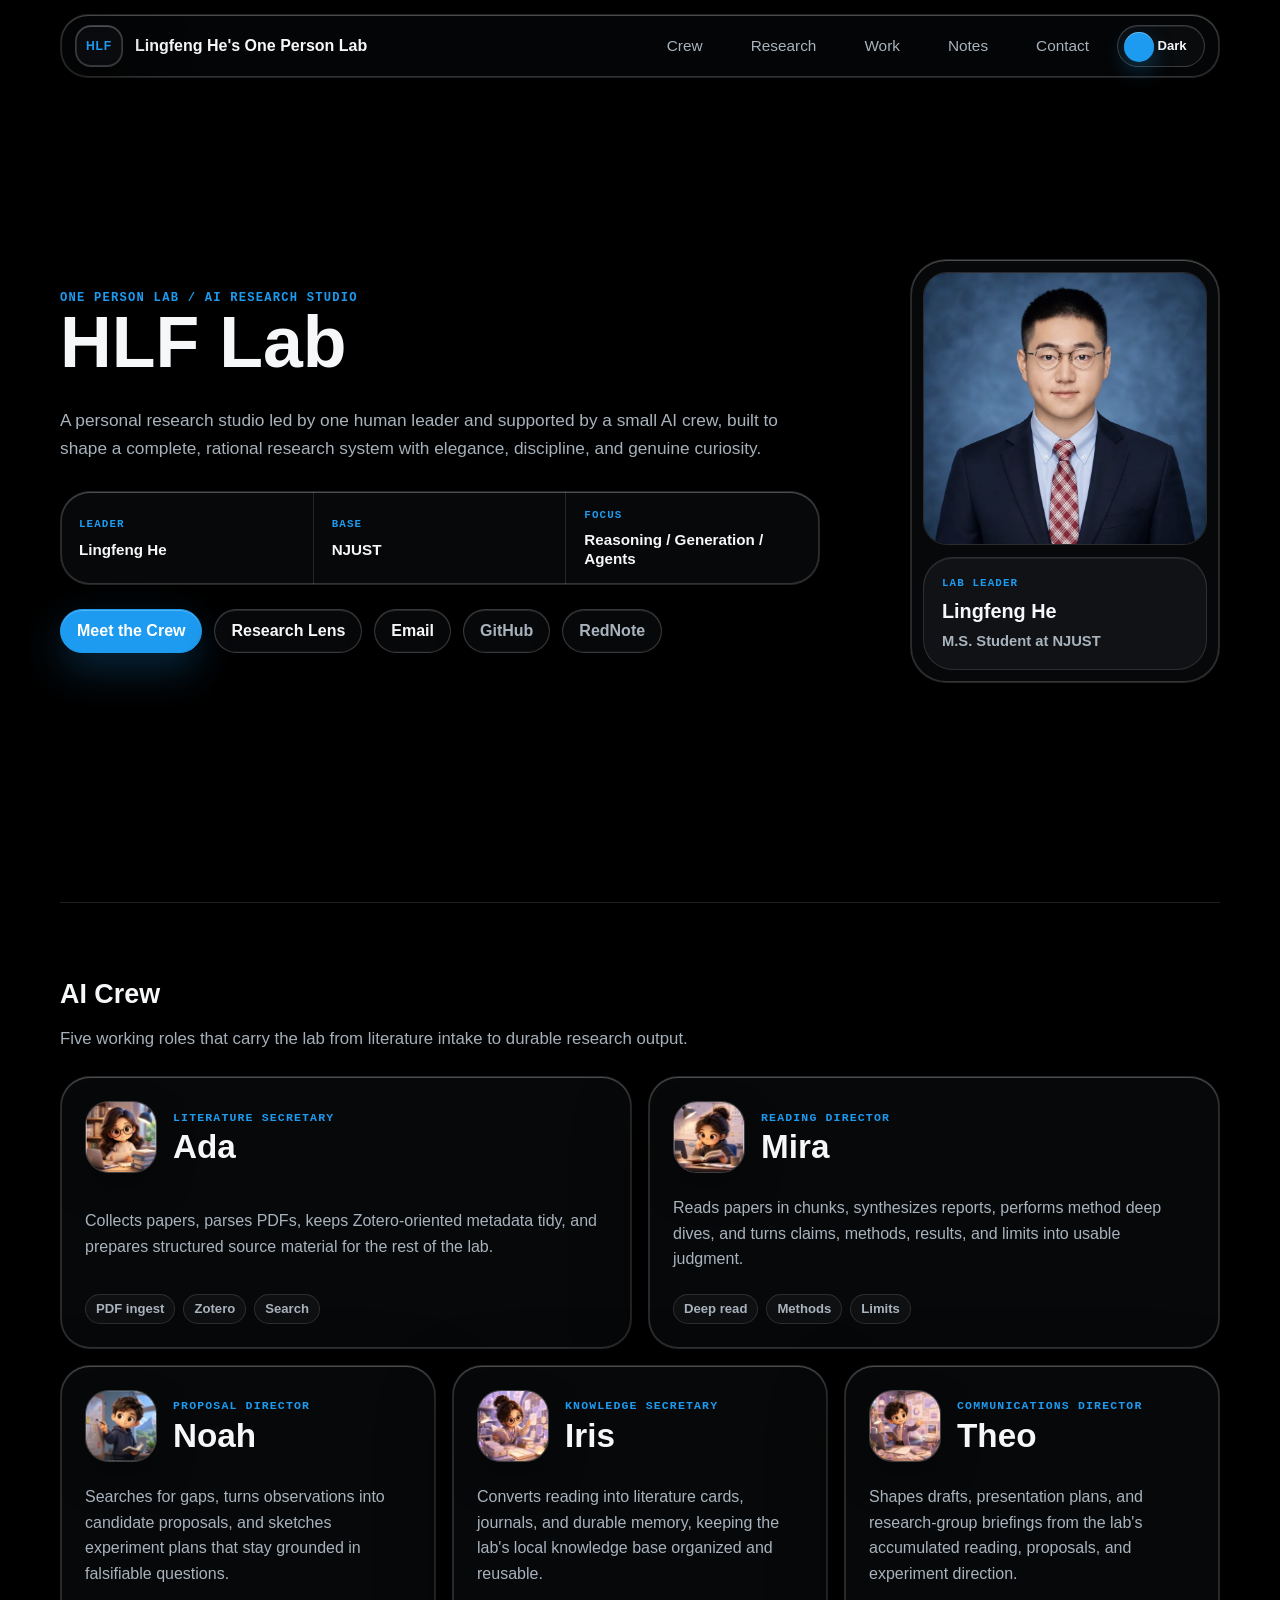
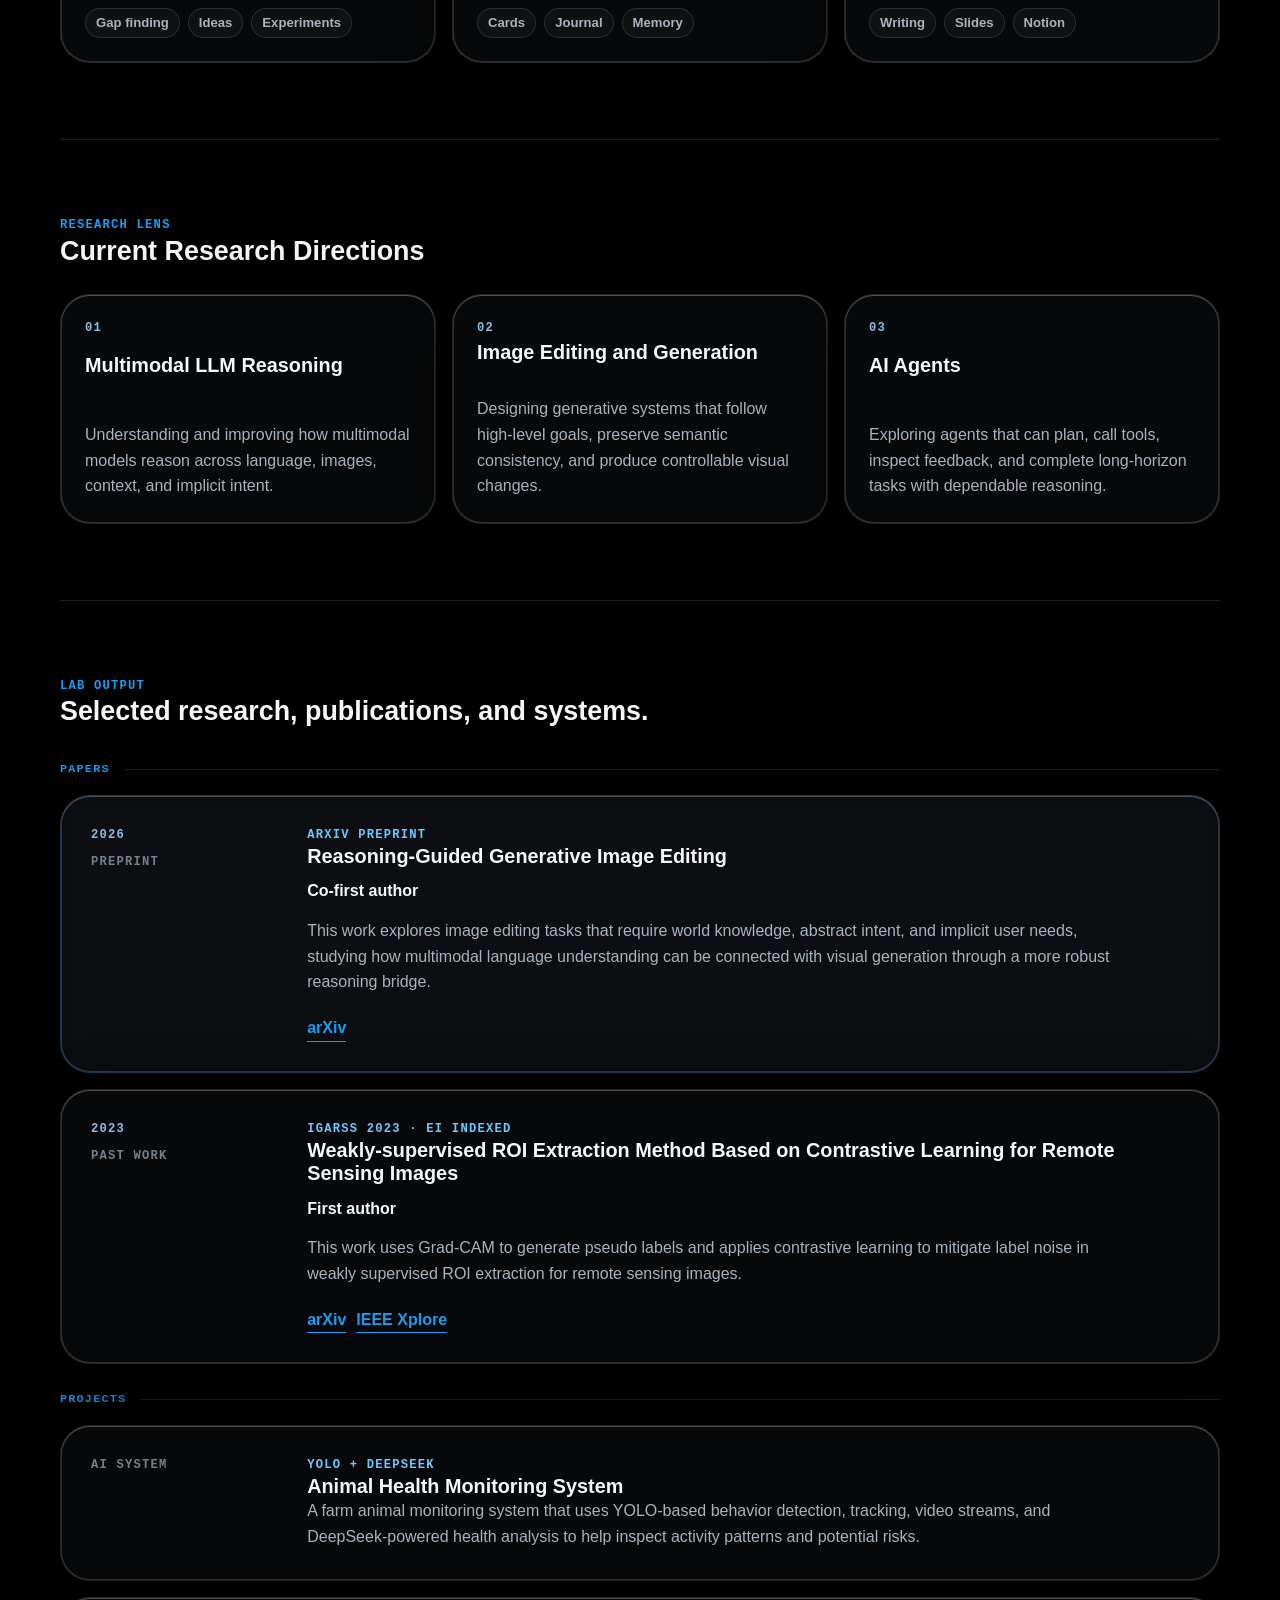
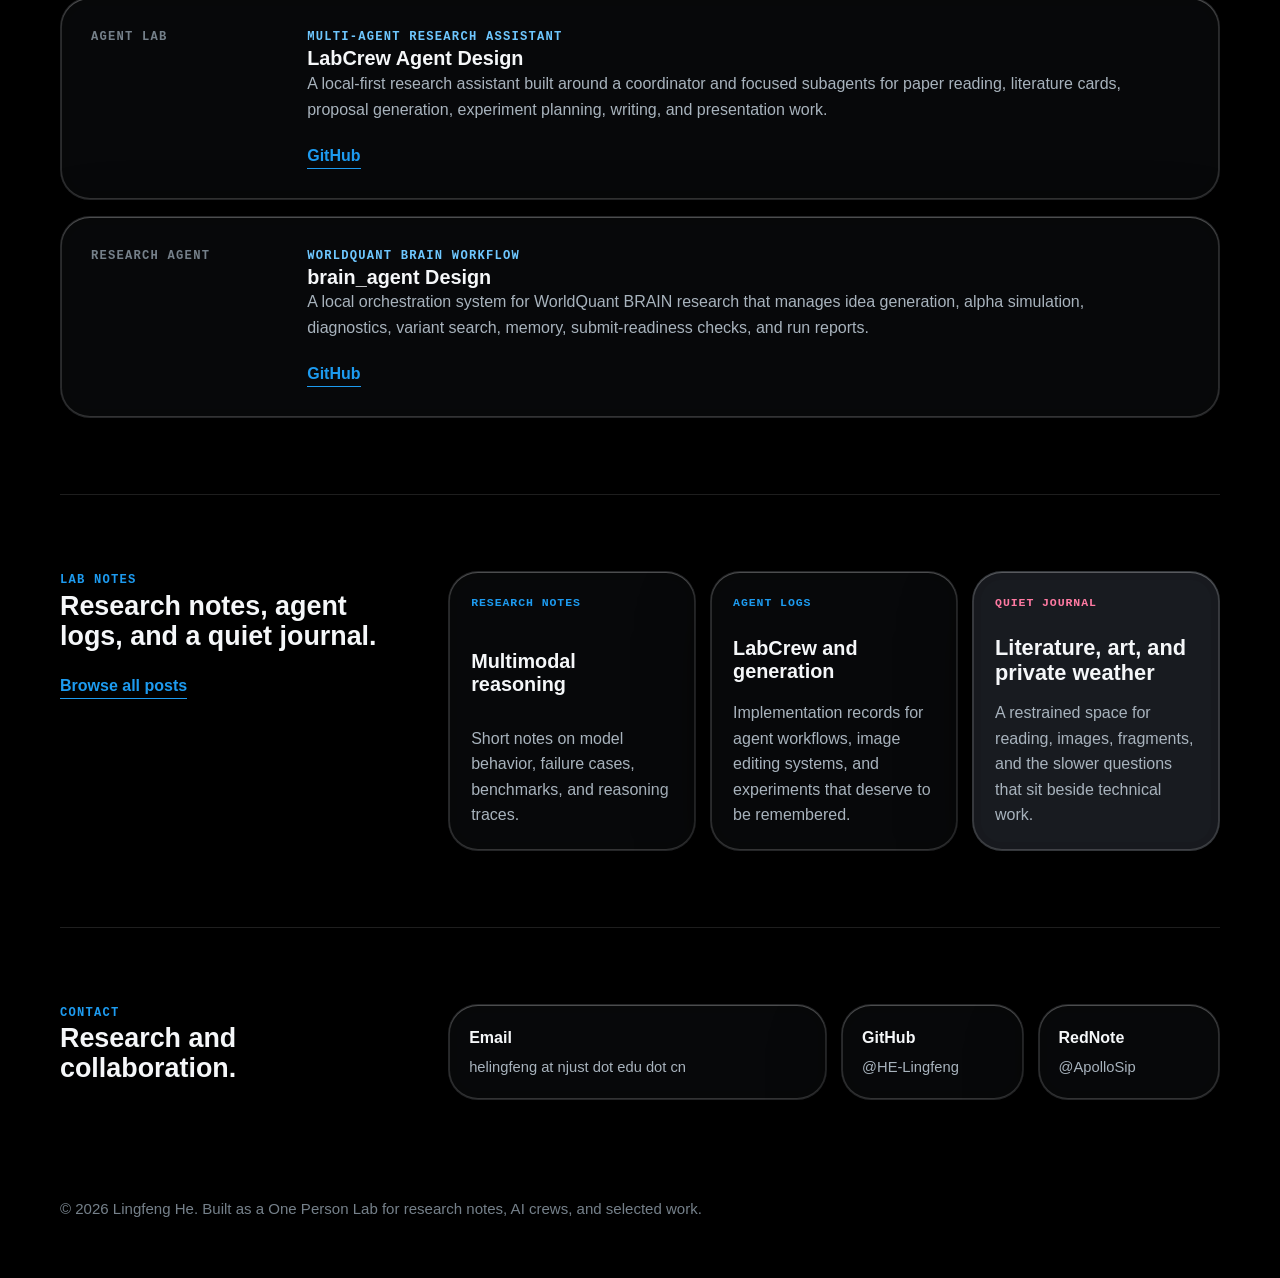
==== index.html @ 9aec8e47 "Clean up legacy Hugo files, rewrite README, and add posts listing page with tab-bar filters Co-Autho" ====
<!DOCTYPE html>
<html lang="en">
  <head>
    <meta charset="UTF-8" />
    <meta name="viewport" content="width=device-width, initial-scale=1.0" />
    <meta
      name="description"
      content="Lingfeng He's One Person Lab: a personal AI research studio where one human leader works with an AI crew on multimodal reasoning, generative AI, agents, and research notes."
    />
    <title>Lingfeng He's One Person Lab</title>
    <link rel="icon" type="image/svg+xml" href="/assets/favicon.svg" />
    <script>
      (() => {
        const savedTheme = localStorage.getItem("theme");
        document.documentElement.dataset.theme =
          savedTheme === "light" ? "light" : "dark";
      })();
    </script>
    <link rel="stylesheet" href="/css/fonts.css" />
    <link rel="stylesheet" href="/css/style.css?v=20260527" />
    <script src="/js/theme.js?v=20260521" defer></script>
  </head>
  <body class="home">
    <header class="site-header">
      <a class="brand" href="/" aria-label="Lingfeng He's One Person Lab homepage">
        <span class="brand-mark">HLF</span>
        <span class="brand-text">Lingfeng He's One Person Lab</span>
      </a>
      <div class="header-actions">
        <nav class="site-nav" aria-label="Primary navigation">
          <a href="#crew">Crew</a>
          <a href="#research">Research</a>
          <a href="#work">Work</a>
          <a href="#notes">Notes</a>
          <a href="#contact">Contact</a>
        </nav>
        <button
          class="theme-toggle"
          type="button"
          data-theme-toggle
          aria-label="Switch to light theme"
          aria-pressed="true"
        >
          <span class="theme-toggle-knob" aria-hidden="true"></span>
          <span class="theme-toggle-text" data-theme-toggle-text>Dark</span>
        </button>
      </div>
    </header>

    <main>
      <section class="hero" aria-labelledby="hero-title">
        <div class="hero-copy">
          <p class="eyebrow">One Person Lab / AI Research Studio</p>
          <h1 id="hero-title">
            <span class="hero-name-primary">HLF Lab</span>
          </h1>
          <p class="hero-intro">
            A personal research studio led by one human leader and supported by
            a small AI crew, built to shape a complete, rational research
            system with elegance, discipline, and genuine curiosity.
          </p>

          <dl class="identity-strip" aria-label="Lab status">
            <div>
              <dt>Leader</dt>
              <dd>Lingfeng He</dd>
            </div>
            <div>
              <dt>Base</dt>
              <dd>NJUST</dd>
            </div>
            <div>
              <dt>Focus</dt>
              <dd>Reasoning / Generation / Agents</dd>
            </div>
          </dl>
          <div class="hero-actions" aria-label="Primary links">
            <a class="button primary" href="#crew">Meet the Crew</a>
            <a class="button" href="#research">Research Lens</a>
            <a class="button" href="mailto:helingfeng@njust.edu.cn">Email</a>
            <a class="button quiet" href="https://github.com/HE-Lingfeng">GitHub</a>
            <a class="button quiet" href="https://xhslink.com/m/6xls4WDLDLg">RedNote</a>
          </div>
        </div>

        <aside class="lab-console" aria-label="Lab leader">
          <picture>
            <source srcset="/assets/portrait.webp" type="image/webp" />
            <img
              class="avatar"
              src="/assets/portrait.jpg"
              alt="Lingfeng He portrait"
              width="800"
              height="800"
              fetchpriority="high"
            />
          </picture>
          <div class="leader-badge">
            <span>Lab Leader</span>
            <strong>Lingfeng He</strong>
            <small>M.S. Student at NJUST</small>
          </div>
        </aside>
      </section>

      <section class="section crew-section" id="crew" aria-labelledby="crew-title">
        <div class="section-heading crew-heading">
          <h2 id="crew-title">AI Crew</h2>
          <p>Five working roles that carry the lab from literature intake to durable research output.</p>
        </div>

        <div class="crew-grid">
          <article class="crew-card featured">
            <div class="crew-card-head">
              <picture>
            <source srcset="/assets/crew/ada.webp" type="image/webp" />
            <img
              class="crew-avatar"
              src="/assets/crew/ada.png"
              alt="Ada avatar"
              width="144"
              height="144"
              loading="lazy"
            />
          </picture>
              <div>
                <p class="crew-role">Literature Secretary</p>
                <h3>Ada</h3>
              </div>
            </div>
            <p>
              Collects papers, parses PDFs, keeps Zotero-oriented metadata tidy,
              and prepares structured source material for the rest of the lab.
            </p>
            <div class="capability-row">
              <span>PDF ingest</span>
              <span>Zotero</span>
              <span>Search</span>
            </div>
          </article>
          <article class="crew-card">
            <div class="crew-card-head">
              <picture>
                <source srcset="/assets/crew/mira.webp" type="image/webp" />
                <img
                  class="crew-avatar"
                  src="/assets/crew/mira.png"
                  alt="Mira avatar"
                  width="144"
                  height="144"
                  loading="lazy"
                />
              </picture>
              <div>
                <p class="crew-role">Reading Director</p>
                <h3>Mira</h3>
              </div>
            </div>
            <p>
              Reads papers in chunks, synthesizes reports, performs method deep
              dives, and turns claims, methods, results, and limits into usable judgment.
            </p>
            <div class="capability-row">
              <span>Deep read</span>
              <span>Methods</span>
              <span>Limits</span>
            </div>
          </article>
          <article class="crew-card">
            <div class="crew-card-head">
              <picture>
                <source srcset="/assets/crew/noah.webp" type="image/webp" />
                <img
                  class="crew-avatar"
                  src="/assets/crew/noah.png"
                  alt="Noah avatar"
                  width="144"
                  height="144"
                  loading="lazy"
                />
              </picture>
              <div>
                <p class="crew-role">Proposal Director</p>
                <h3>Noah</h3>
              </div>
            </div>
            <p>
              Searches for gaps, turns observations into candidate proposals,
              and sketches experiment plans that stay grounded in falsifiable questions.
            </p>
            <div class="capability-row">
              <span>Gap finding</span>
              <span>Ideas</span>
              <span>Experiments</span>
            </div>
          </article>
          <article class="crew-card">
            <div class="crew-card-head">
              <picture>
                <source srcset="/assets/crew/iris.webp" type="image/webp" />
                <img
                  class="crew-avatar"
                  src="/assets/crew/iris.png"
                  alt="Iris avatar"
                  width="144"
                  height="144"
                  loading="lazy"
                />
              </picture>
              <div>
                <p class="crew-role">Knowledge Secretary</p>
                <h3>Iris</h3>
              </div>
            </div>
            <p>
              Converts reading into literature cards, journals, and durable
              memory, keeping the lab's local knowledge base organized and reusable.
            </p>
            <div class="capability-row">
              <span>Cards</span>
              <span>Journal</span>
              <span>Memory</span>
            </div>
          </article>
          <article class="crew-card">
            <div class="crew-card-head">
              <picture>
                <source srcset="/assets/crew/theo.webp" type="image/webp" />
                <img
                  class="crew-avatar"
                  src="/assets/crew/theo.png"
                  alt="Theo avatar"
                  width="144"
                  height="144"
                  loading="lazy"
                />
              </picture>
              <div>
                <p class="crew-role">Communications Director</p>
                <h3>Theo</h3>
              </div>
            </div>
            <p>
              Shapes drafts, presentation plans, and research-group briefings
              from the lab's accumulated reading, proposals, and experiment direction.
            </p>
            <div class="capability-row">
              <span>Writing</span>
              <span>Slides</span>
              <span>Notion</span>
            </div>
          </article>
        </div>
      </section>

      <section class="section research-grid" id="research" aria-labelledby="research-title">
        <div class="section-heading">
          <p class="eyebrow">Research Lens</p>
          <h2 id="research-title">Current Research Directions</h2>
        </div>
        <div class="cards">
          <article class="field-card">
            <span>01</span>
            <h3>Multimodal LLM Reasoning</h3>
            <p>Understanding and improving how multimodal models reason across language, images, context, and implicit intent.</p>
          </article>
          <article class="field-card">
            <span>02</span>
            <h3>Image Editing and Generation</h3>
            <p>Designing generative systems that follow high-level goals, preserve semantic consistency, and produce controllable visual changes.</p>
          </article>
          <article class="field-card">
            <span>03</span>
            <h3>AI Agents</h3>
            <p>Exploring agents that can plan, call tools, inspect feedback, and complete long-horizon tasks with dependable reasoning.</p>
          </article>
        </div>
      </section>

      <section class="section" id="work" aria-labelledby="work-title">
        <div class="section-heading">
          <p class="eyebrow">Lab Output</p>
          <h2 id="work-title">Selected research, publications, and systems.</h2>
        </div>

        <div class="work-list">
          <div class="work-group-label">
            <span>Papers</span>
          </div>

          <article class="work-item highlight">
            <div class="work-meta">
              <span>2026</span>
              <span>Preprint</span>
            </div>
            <div class="work-content">
              <p class="publication-status">arXiv preprint</p>
              <h3>Reasoning-Guided Generative Image Editing</h3>
              <p class="authors">Co-first author</p>
              <p>
                This work explores image editing tasks that require world
                knowledge, abstract intent, and implicit user needs, studying how
                multimodal language understanding can be connected with visual
                generation through a more robust reasoning bridge.
              </p>
              <div class="link-row">
                <a href="https://arxiv.org/abs/2505.17768">arXiv</a>
              </div>
            </div>
          </article>

          <article class="work-item">
            <div class="work-meta">
              <span>2023</span>
              <span>Past Work</span>
            </div>
            <div class="work-content">
              <p class="publication-status">IGARSS 2023 · EI indexed</p>
              <h3>
                Weakly-supervised ROI Extraction Method Based on Contrastive
                Learning for Remote Sensing Images
              </h3>
              <p class="authors">First author</p>
              <p>
                This work uses Grad-CAM to generate pseudo labels and applies
                contrastive learning to mitigate label noise in weakly supervised
                ROI extraction for remote sensing images.
              </p>
              <div class="link-row">
                <a href="https://arxiv.org/abs/2305.05887">arXiv</a>
                <a href="https://ieeexplore.ieee.org/document/10283054">IEEE Xplore</a>
              </div>
            </div>
          </article>

          <div class="work-group-label">
            <span>Projects</span>
          </div>

          <article class="work-item">
            <div class="work-meta">
              <span>AI System</span>
            </div>
            <div class="work-content">
              <p class="publication-status">YOLO + DeepSeek</p>
              <h3>Animal Health Monitoring System</h3>
              <p>
                A farm animal monitoring system that uses YOLO-based behavior
                detection, tracking, video streams, and DeepSeek-powered health
                analysis to help inspect activity patterns and potential risks.
              </p>
            </div>
          </article>

          <article class="work-item">
            <div class="work-meta">
              <span>Agent Lab</span>
            </div>
            <div class="work-content">
              <p class="publication-status">Multi-agent research assistant</p>
              <h3>LabCrew Agent Design</h3>
              <p>
                A local-first research assistant built around a coordinator and
                focused subagents for paper reading, literature cards, proposal
                generation, experiment planning, writing, and presentation work.
              </p>
              <div class="link-row project-links">
                <a href="https://github.com/HE-Lingfeng/LabCrew.git" aria-label="LabCrew GitHub repository">
                  <span>GitHub</span>
                </a>
              </div>
            </div>
          </article>

          <article class="work-item">
            <div class="work-meta">
              <span>Research Agent</span>
            </div>
            <div class="work-content">
              <p class="publication-status">WorldQuant BRAIN workflow</p>
              <h3>brain_agent Design</h3>
              <p>
                A local orchestration system for WorldQuant BRAIN research that
                manages idea generation, alpha simulation, diagnostics, variant
                search, memory, submit-readiness checks, and run reports.
              </p>
              <div class="link-row project-links">
                <a href="https://github.com/HE-Lingfeng/brain_agent.git" aria-label="brain_agent GitHub repository">
                  <span>GitHub</span>
                </a>
              </div>
            </div>
          </article>
        </div>
      </section>

      <section class="section split-section" id="notes" aria-labelledby="notes-title">
        <div class="section-heading compact">
          <p class="eyebrow">Lab Notes</p>
          <h2 id="notes-title">Research notes, agent logs, and a quiet journal.</h2>
          <a class="section-link" href="/posts/">Browse all posts</a>
        </div>
        <div class="post-gallery" aria-label="Writing gallery">
          <article class="post-card">
            <p class="post-type">Research Notes</p>
            <h3>Multimodal reasoning</h3>
            <p>
              Short notes on model behavior, failure cases, benchmarks, and
              reasoning traces.
            </p>
          </article>
          <article class="post-card">
            <p class="post-type">Agent Logs</p>
            <h3>LabCrew and generation</h3>
            <p>
              Implementation records for agent workflows, image editing systems,
              and experiments that deserve to be remembered.
            </p>
          </article>
          <article class="post-card journal-card">
            <p class="post-type">Quiet Journal</p>
            <h3>Literature, art, and private weather</h3>
            <p>
              A restrained space for reading, images, fragments, and the slower
              questions that sit beside technical work.
            </p>
          </article>
        </div>
      </section>

      <section class="section contact-section" id="contact" aria-labelledby="contact-title">
        <div>
          <p class="eyebrow">Contact</p>
          <h2 id="contact-title">Research and collaboration.</h2>
        </div>
        <div class="contact-links">
          <a class="contact-button contact-email" href="mailto:helingfeng@njust.edu.cn">
            <span>Email</span>
            <small>helingfeng at njust dot edu dot cn</small>
          </a>
          <a class="contact-button" href="https://github.com/HE-Lingfeng">
            <span>GitHub</span>
            <small>@HE-Lingfeng</small>
          </a>
          <a class="contact-button" href="https://xhslink.com/m/6xls4WDLDLg">
            <span>RedNote</span>
            <small>@ApolloSip</small>
          </a>
        </div>
      </section>
    </main>

    <footer class="site-footer">
      <p>© 2026 Lingfeng He. Built as a One Person Lab for research notes, AI crews, and selected work.</p>
    </footer>
  </body>
</html>
---- css/fonts.css ----
blockquote {
  font-family: "Palatino Linotype", "Book Antiqua", Palatino, Georgia, "STKaiti", "KaiTi", "SimKai", serif;
}
code {
  font-family: "SF Mono", ui-monospace, SFMono-Regular, Menlo, Consolas, "Andale Mono", monospace;
}
pre code {
  font-family: "SF Mono", ui-monospace, SFMono-Regular, Menlo, Consolas, monospace;
  font-size: .85em;
}
---- css/style.css ----
:root {
  color-scheme: dark;
  --paper: #000;
  --surface: #101214;
  --surface-soft: #15181c;
  --glass: rgba(20, 23, 27, 0.38);
  --glass-strong: rgba(28, 31, 36, 0.48);
  --glass-hover: rgba(35, 39, 45, 0.62);
  --chrome: rgba(12, 14, 16, 0.38);
  --cell: rgba(255, 255, 255, 0.035);
  --journal-bg: rgba(31, 35, 41, 0.78);
  --quote-bg: rgba(29, 155, 240, 0.08);
  --legacy-header: rgba(10, 12, 14, 0.86);
  --ink: #f5f7f9;
  --muted: #a8b3bd;
  --subtle: #75808a;
  --line: rgba(255, 255, 255, 0.12);
  --line-strong: rgba(255, 255, 255, 0.2);
  --accent: #1d9bf0;
  --accent-deep: #1284d6;
  --accent-soft: rgba(29, 155, 240, 0.14);
  --clay: #8abce7;
  --gold: #6ec7ff;
  --mist: #20262d;
  --pulse: #ff7aa2;
  --link-hover: #6ec7ff;
  --avatar-line: rgba(255, 255, 255, 0.14);
  --radius-card: 30px;
  --radius-panel: 36px;
  --shadow: 0 26px 80px rgba(0, 0, 0, 0.48);
  --glass-shadow: 0 24px 72px rgba(0, 0, 0, 0.46),
    0 8px 28px rgba(0, 0, 0, 0.34),
    inset 0 0 0 1px rgba(255, 255, 255, 0.14),
    inset 0 1px 0 rgba(255, 255, 255, 0.16),
    inset 0 -1px 0 rgba(255, 255, 255, 0.04),
    inset 0 0 0 8px rgba(0, 0, 0, 0.06);
  --glass-shadow-lift: 0 34px 96px rgba(0, 0, 0, 0.56),
    0 14px 36px rgba(0, 0, 0, 0.42),
    inset 0 0 0 1px rgba(255, 255, 255, 0.18),
    inset 0 1px 0 rgba(255, 255, 255, 0.22),
    inset 0 -1px 0 rgba(255, 255, 255, 0.06),
    inset 0 0 0 8px rgba(0, 0, 0, 0.08);
  --font-ui: -apple-system, BlinkMacSystemFont, "SF Pro Display", "SF Pro Text",
    Inter, "Segoe UI", Arial, sans-serif;
  --font-text: var(--font-ui);
  --font-mono: "SF Mono", ui-monospace, SFMono-Regular, Menlo, Consolas, monospace;
}

:root[data-theme="light"] {
  color-scheme: light;
  --paper: #fff;
  --surface: #f7f9fa;
  --surface-soft: #eff3f4;
  --glass: rgba(255, 255, 255, 0.44);
  --glass-strong: rgba(255, 255, 255, 0.56);
  --glass-hover: rgba(247, 249, 250, 0.78);
  --chrome: rgba(255, 255, 255, 0.48);
  --cell: rgba(15, 20, 25, 0.035);
  --journal-bg: rgba(247, 249, 250, 0.94);
  --quote-bg: rgba(29, 155, 240, 0.1);
  --legacy-header: rgba(255, 255, 255, 0.9);
  --ink: #0f1419;
  --muted: #536471;
  --subtle: #657786;
  --line: rgba(15, 20, 25, 0.12);
  --line-strong: rgba(15, 20, 25, 0.2);
  --accent: #1d9bf0;
  --accent-deep: #0f7ec8;
  --accent-soft: rgba(29, 155, 240, 0.12);
  --clay: #3f7fac;
  --gold: #0f7ec8;
  --mist: #e6eef5;
  --pulse: #c74368;
  --link-hover: #0f7ec8;
  --avatar-line: rgba(15, 20, 25, 0.12);
  --shadow: 0 24px 70px rgba(15, 20, 25, 0.1);
  --glass-shadow: 0 24px 70px rgba(15, 20, 25, 0.1),
    0 8px 24px rgba(15, 20, 25, 0.08),
    inset 0 0 0 1px rgba(15, 20, 25, 0.10),
    inset 0 1px 0 rgba(255, 255, 255, 0.92),
    inset 0 -1px 0 rgba(15, 20, 25, 0.05),
    inset 0 0 0 8px rgba(255, 255, 255, 0.7);
  --glass-shadow-lift: 0 32px 88px rgba(15, 20, 25, 0.14),
    0 12px 34px rgba(15, 20, 25, 0.1),
    inset 0 0 0 1px rgba(15, 20, 25, 0.12),
    inset 0 1px 0 rgba(255, 255, 255, 0.96),
    inset 0 -1px 0 rgba(15, 20, 25, 0.07),
    inset 0 0 0 8px rgba(255, 255, 255, 0.7);
}

* {
  box-sizing: border-box;
}

html {
  scroll-behavior: smooth;
}

body {
  margin: 0;
  color: var(--ink);
  font-family: var(--font-ui);
  line-height: 1.58;
  background: var(--paper);
  transition: background-color 220ms ease, color 220ms ease;
}

a {
  color: inherit;
}

img,
iframe,
video {
  max-width: 100%;
  height: auto;
  display: block;
}

pre {
  overflow-x: auto;
}

h1,
h2,
h3,
p {
  overflow-wrap: break-word;
}

h1,
h2,
h3 {
  margin: 0;
  line-height: 1.08;
  letter-spacing: 0;
}

h1 {
  max-width: 920px;
  font-family: var(--font-ui);
  font-size: clamp(3.1rem, 5.6vw, 5.05rem);
  font-weight: 790;
  line-height: 0.96;
}

.hero-name-primary,
.hero-name-secondary {
  display: inline;
}

.hero-name-secondary {
  margin-left: 0.14em;
}

h2 {
  font-family: var(--font-ui);
  font-size: clamp(1.45rem, 2.1vw, 2.3rem);
  font-weight: 760;
  line-height: 1.12;
}

h3 {
  font-family: var(--font-ui);
  font-size: clamp(1.12rem, 1.55vw, 1.45rem);
  font-weight: 740;
  line-height: 1.18;
}

.site-header,
main,
.site-footer {
  width: min(1160px, calc(100% - 56px));
  margin: 0 auto;
}

.site-header {
  position: sticky;
  top: 14px;
  z-index: 10;
  min-height: 62px;
  display: flex;
  align-items: center;
  justify-content: space-between;
  gap: 24px;
  margin-top: 14px;
  padding: 10px 14px;
  border: 1px solid var(--line);
  border-radius: 28px;
  background: var(--chrome);
  backdrop-filter: blur(14px) saturate(1.3);
  box-shadow: 0 12px 36px rgba(0, 0, 0, 0.34),
    0 4px 14px rgba(0, 0, 0, 0.24),
    inset 0 0 0 1px rgba(255, 255, 255, 0.14),
    inset 0 1px 0 rgba(255, 255, 255, 0.16),
    inset 0 -1px 0 rgba(255, 255, 255, 0.04),
    inset 0 0 0 6px rgba(0, 0, 0, 0.04);
}

.brand,
.site-nav,
.hero-actions,
.link-row,
.contact-links {
  display: flex;
  align-items: center;
}

.brand {
  gap: 12px;
  color: var(--ink);
  font-weight: 760;
  text-decoration: none;
}

.brand-mark {
  width: 48px;
  height: 42px;
  display: grid;
  place-items: center;
  border: 1px solid var(--line-strong);
  border-radius: 16px;
  color: var(--accent);
  background: var(--glass);
  backdrop-filter: blur(28px) saturate(1.42);
  box-shadow: var(--glass-shadow);
  font-size: 0.76rem;
  font-weight: 760;
  letter-spacing: 0.06em;
  line-height: 1;
  transition: border-color 180ms ease, box-shadow 180ms ease, transform 180ms ease,
    background-color 180ms ease;
}
.brand:hover .brand-mark {
  border-color: rgba(29, 155, 240, 0.46);
  background: var(--glass-hover);
  box-shadow: var(--glass-shadow-lift);
  transform: translateY(-1px);
}

.brand-text {
  white-space: nowrap;
  transition: color 180ms ease;
}
.brand:hover .brand-text {
  color: var(--accent);
}

.site-nav {
  gap: clamp(14px, 3vw, 28px);
  color: var(--muted);
  font-size: 0.96rem;
}

.header-actions {
  display: flex;
  align-items: center;
  gap: 18px;
}

.site-nav a {
  position: relative;
  padding: 7px 10px;
  border-radius: 999px;
}

.site-nav a,
.button,
.link-row a,
.contact-links a,
.banner a,
.article-list a,
.header a,
footer a,
.categories a,
.active a,
.comments a {
  text-decoration: none;
}

.site-nav a:hover,
.link-row a:hover,
.contact-links a:hover {
  color: var(--accent);
}

.site-nav a:hover {
  background: rgba(29, 155, 240, 0.12);
  box-shadow: inset 0 0 0 1px rgba(29, 155, 240, 0.18);
}

.theme-toggle {
  width: 88px;
  height: 42px;
  display: inline-flex;
  align-items: center;
  justify-content: center;
  gap: 0;
  border: 1px solid var(--line-strong);
  border-radius: 999px;
  padding: 6px;
  color: var(--ink);
  background: var(--glass);
  box-shadow: inset 0 1px 0 rgba(255, 255, 255, 0.1);
  font: inherit;
  font-size: 0.82rem;
  font-weight: 720;
  cursor: pointer;
  position: relative;
  transition: border-color 180ms ease, background-color 180ms ease,
    color 180ms ease, transform 180ms ease;
}

.theme-toggle:hover {
  border-color: rgba(29, 155, 240, 0.46);
  background: var(--glass-hover);
  transform: translateY(-1px);
}

.theme-toggle-knob {
  position: absolute;
  top: 6px;
  left: 6px;
  width: 30px;
  height: 30px;
  border-radius: 50%;
  background: var(--accent);
  box-shadow: 0 8px 22px rgba(29, 155, 240, 0.32),
    inset 0 1px 0 rgba(255, 255, 255, 0.32);
  z-index: 2;
  transition: left 0.22s cubic-bezier(0.4, 0, 0.2, 1);
}

:root[data-theme="light"] .theme-toggle-knob {
  left: 52px;
}

.theme-toggle-text {
  min-width: 34px;
  text-align: center;
  z-index: 1;
  transition: margin 0.22s cubic-bezier(0.4, 0, 0.2, 1);
  margin-left: 22px;
  margin-right: 0;
}

:root[data-theme="light"] .theme-toggle-text {
  margin-left: 0;
  margin-right: 22px;
}

.site-nav a::after {
  content: "";
  position: absolute;
  left: 12px;
  right: 12px;
  bottom: 5px;
  height: 1px;
  background: var(--accent);
  opacity: 0;
  transform: scaleX(0.4);
  transition: opacity 180ms ease, transform 180ms ease;
}

.site-nav a:hover::after {
  opacity: 0.58;
  transform: scaleX(1);
}

.hero {
  min-height: calc(100vh - 76px);
  display: grid;
  grid-template-columns: minmax(0, 1fr) minmax(310px, 0.38fr);
  gap: clamp(36px, 6vw, 80px);
  align-items: center;
  padding: 46px 0 84px;
}

.hero-copy {
  max-width: 900px;
}

.eyebrow,
.section-label,
.publication-status,
.work-meta,
.field-card span {
  margin: 0;
  color: var(--accent);
  font-family: var(--font-mono);
  font-size: 0.76rem;
  font-weight: 760;
  letter-spacing: 0.1em;
  text-transform: uppercase;
}

.hero-intro {
  max-width: 760px;
  margin: 30px 0 0;
  color: var(--muted);
  font-size: clamp(1.05rem, 1.35vw, 1.22rem);
  line-height: 1.62;
}

.identity-strip {
  max-width: 760px;
  display: grid;
  grid-template-columns: repeat(3, minmax(0, 1fr));
  margin: 28px 0 0;
  border: 1px solid var(--line);
  border-radius: var(--radius-card);
  background: var(--glass);
  backdrop-filter: blur(24px) saturate(1.34);
  box-shadow: var(--glass-shadow);
  overflow: hidden;
}

.identity-strip div {
  min-height: 76px;
  display: flex;
  flex-direction: column;
  justify-content: center;
  gap: 7px;
  padding: 15px 18px;
  border-right: 1px solid var(--line);
}

.identity-strip div:last-child {
  border-right: none;
}

.identity-strip dt,
.identity-strip dd {
  margin: 0;
}

.identity-strip dt {
  color: var(--accent);
  font-family: var(--font-mono);
  font-size: 0.68rem;
  font-weight: 760;
  letter-spacing: 0.1em;
  text-transform: uppercase;
}

.identity-strip dd {
  color: var(--ink);
  font-size: 0.95rem;
  font-weight: 720;
  line-height: 1.24;
}

.hero-actions {
  flex-wrap: wrap;
  gap: 12px;
  margin-top: 24px;
}

.button {
  min-height: 44px;
  display: inline-flex;
  align-items: center;
  justify-content: center;
  border: 1px solid var(--line-strong);
  border-radius: 999px;
  padding: 0 16px;
  color: var(--ink);
  background: var(--glass);
  backdrop-filter: blur(22px) saturate(1.34);
  box-shadow: 0 12px 30px rgba(0, 0, 0, 0.28),
    inset 0 1px 0 rgba(255, 255, 255, 0.12),
    inset 0 -1px 0 rgba(255, 255, 255, 0.04);
  font-weight: 720;
  transition: border-color 180ms ease, box-shadow 180ms ease, transform 180ms ease,
    background-color 180ms ease;
}

.button.primary {
  border-color: var(--accent);
  color: #fff;
  background: var(--accent);
  box-shadow: 0 16px 40px rgba(29, 155, 240, 0.26),
    inset 0 1px 0 rgba(255, 255, 255, 0.26);
}

.button.quiet {
  color: var(--muted);
}

.button:hover {
  border-color: rgba(29, 155, 240, 0.52);
  background: var(--glass-hover);
  transform: translateY(-1px);
  box-shadow: 0 18px 44px rgba(0, 0, 0, 0.42),
    inset 0 1px 0 rgba(255, 255, 255, 0.16),
    inset 0 -1px 0 rgba(255, 255, 255, 0.06);
}

.button.primary:hover {
  color: var(--ink);
}

.lab-console,
.profile-panel {
  align-self: center;
  padding: 12px;
  border: 1px solid var(--line);
  border-radius: var(--radius-panel);
  background: var(--glass);
  backdrop-filter: blur(28px) saturate(1.42);
  box-shadow: var(--glass-shadow);
}

.lab-console {
  display: grid;
  gap: 12px;
}

.avatar {
  width: 100%;
  aspect-ratio: 1.04;
  display: block;
  border: 1px solid var(--avatar-line);
  border-radius: calc(var(--radius-card) - 6px);
  object-fit: cover;
  filter: saturate(0.88) contrast(1.02);
}

.capability-row {
  display: flex;
  flex-wrap: wrap;
  gap: 8px;
}

.capability-row span {
  display: inline-flex;
  align-items: center;
  min-height: 30px;
  border: 1px solid var(--line);
  border-radius: 999px;
  padding: 0 10px;
  color: var(--muted);
  background: var(--cell);
  font-size: 0.82rem;
  font-weight: 700;
}

.leader-badge {
  display: grid;
  gap: 8px;
  padding: 17px 18px;
  border: 1px solid var(--line);
  border-radius: var(--radius-card);
  background: var(--glass-strong);
  box-shadow: inset 0 1px 0 rgba(255, 255, 255, 0.08);
}

.leader-badge span {
  color: var(--accent);
  font-family: var(--font-mono);
  font-size: 0.68rem;
  font-weight: 760;
  letter-spacing: 0.1em;
  text-transform: uppercase;
}

.leader-badge strong {
  color: var(--ink);
  font-size: 1.24rem;
  line-height: 1.2;
}

.leader-badge small {
  color: var(--muted);
  font-size: 0.92rem;
  font-weight: 680;
  line-height: 1.35;
}

.section {
  scroll-margin-top: 104px;
  padding: 76px 0;
  border-top: 1px solid var(--line);
}

.section-heading {
  max-width: 960px;
  margin-bottom: 34px;
}

.section-heading > p:not(.eyebrow) {
  max-width: 720px;
  margin: 16px 0 0;
  color: var(--muted);
  font-size: 1.05rem;
  line-height: 1.62;
}

.section-heading.compact {
  margin-bottom: 0;
}

.crew-heading {
  margin-bottom: 24px;
}

.crew-heading p {
  margin: 10px 0 0;
  color: var(--muted);
  font-size: 1.04rem;
  line-height: 1.5;
}

.section-link {
  width: fit-content;
  display: inline-block;
  margin-top: 22px;
  border-bottom: 1px solid currentColor;
  color: var(--accent);
  font-weight: 720;
  text-decoration: none;
}

.signature {
  display: grid;
  grid-template-columns: 180px minmax(0, 1fr);
  gap: clamp(28px, 5vw, 76px);
  align-items: start;
}

.split-section,
.contact-section {
  display: grid;
  grid-template-columns: minmax(280px, 0.42fr) minmax(0, 1fr);
  gap: clamp(28px, 5vw, 76px);
  align-items: start;
}

.signature p:not(.section-label) {
  max-width: 720px;
  margin: 22px 0 0;
  color: var(--muted);
  font-size: 1.08rem;
  line-height: 1.62;
}

.work-list {
  display: grid;
  gap: 16px;
}

.work-group-label {
  display: flex;
  align-items: center;
  gap: 14px;
  margin-top: 10px;
  color: var(--accent);
  font-family: var(--font-mono);
  font-size: 0.74rem;
  font-weight: 760;
  letter-spacing: 0.1em;
  text-transform: uppercase;
}

.work-group-label:first-child {
  margin-top: 0;
}

.work-group-label::after {
  content: "";
  height: 1px;
  flex: 1;
  background: var(--line);
}

.work-item {
  display: grid;
  grid-template-columns: 165px minmax(0, 1fr);
  gap: clamp(22px, 4vw, 54px);
  padding: 30px;
  border: 1px solid var(--line);
  border-radius: var(--radius-card);
  background: var(--glass);
  backdrop-filter: blur(28px) saturate(1.38);
  box-shadow: var(--glass-shadow);
}

.work-item.highlight {
  border-color: rgba(29, 155, 240, 0.32);
  background: var(--glass-strong);
}

.work-meta {
  display: grid;
  gap: 8px;
  align-content: start;
  color: var(--clay);
}

.work-meta span:last-child {
  color: var(--subtle);
}

.publication-status {
  color: var(--gold);
}

.work-content .authors,
.work-content p {
  margin: 0;
}

.work-content .authors {
  margin: 10px 0 14px;
  color: var(--ink);
  font-weight: 720;
}

.work-content p:not(.publication-status):not(.authors) {
  max-width: 820px;
  color: var(--muted);
  line-height: 1.62;
}

.link-row {
  flex-wrap: wrap;
  gap: 10px;
  margin-top: 20px;
}

.link-row a {
  border-bottom: 1px solid currentColor;
  color: var(--accent);
  font-weight: 720;
}

.project-links a {
  display: inline-block;
}

.link-row a:hover,
.post-card a:hover,
.section-link:hover {
  color: var(--link-hover);
}

.research-grid .section-heading {
  margin-bottom: 28px;
}

.cards {
  display: grid;
  grid-template-columns: repeat(3, minmax(0, 1fr));
  gap: 16px;
}

.crew-grid {
  display: grid;
  grid-template-columns: repeat(6, minmax(0, 1fr));
  gap: 16px;
}

.crew-card {
  min-height: 260px;
  grid-column: span 2;
  display: flex;
  flex-direction: column;
  justify-content: space-between;
  gap: 22px;
  padding: 24px;
  border: 1px solid var(--line);
  border-radius: var(--radius-card);
  background: var(--glass);
  backdrop-filter: blur(28px) saturate(1.38);
  box-shadow: var(--glass-shadow);
  transition: border-color 180ms ease, transform 180ms ease, background-color 180ms ease;
}

.crew-card.featured {
  grid-column: span 3;
  border-color: rgba(29, 155, 240, 0.34);
  background: var(--glass-strong);
}

.crew-card:nth-child(2) {
  grid-column: span 3;
}

.crew-card h3 {
  font-size: clamp(1.65rem, 2.6vw, 2.2rem);
}

.crew-card-head {
  display: flex;
  align-items: center;
  gap: 16px;
}

.crew-avatar {
  width: 72px;
  height: 72px;
  flex: 0 0 auto;
  display: block;
  border: 1px solid var(--line-strong);
  border-radius: 24px;
  background: var(--cell);
  object-fit: cover;
  box-shadow: 0 16px 38px rgba(0, 0, 0, 0.28),
    inset 0 1px 0 rgba(255, 255, 255, 0.16);
}

.crew-card:hover .crew-avatar {
  animation: avatar-float 2.8s ease-in-out infinite;
}

.crew-card p {
  margin: 0;
}

.crew-card > p:not(.crew-role) {
  color: var(--muted);
  line-height: 1.6;
}

.crew-role {
  color: var(--accent);
  font-family: var(--font-mono);
  font-size: 0.72rem;
  font-weight: 760;
  letter-spacing: 0.1em;
  text-transform: uppercase;
}

.crew-card:hover {
  border-color: rgba(29, 155, 240, 0.34);
  background: var(--glass-hover);
  box-shadow: var(--glass-shadow-lift);
  transform: translateY(-2px);
}

.workflow-steps {
  display: grid;
  grid-template-columns: repeat(5, minmax(0, 1fr));
  gap: 1px;
  margin: 0;
  padding: 1px;
  border: 1px solid var(--line);
  border-radius: var(--radius-panel);
  background: var(--surface);
  list-style: none;
  box-shadow: var(--glass-shadow);
}

.workflow-steps li {
  min-height: 230px;
  display: flex;
  flex-direction: column;
  justify-content: space-between;
  gap: 22px;
  padding: 24px;
  border-radius: 24px;
  background: var(--cell);
}

.workflow-steps span {
  color: var(--accent);
  font-family: var(--font-mono);
  font-size: 0.72rem;
  font-weight: 760;
  letter-spacing: 0.1em;
}

.workflow-steps h3 {
  font-size: 1.18rem;
}

.workflow-steps p {
  margin: 0;
  color: var(--muted);
  font-size: 0.94rem;
  line-height: 1.54;
}

@keyframes avatar-drift {
  0%,
  100% {
    transform: translate3d(-2px, -1px, 0) scale(1);
  }

  50% {
    transform: translate3d(3px, 2px, 0) scale(1.04);
  }
}

@keyframes avatar-float {
  0%,
  100% {
    transform: translateY(0);
  }

  50% {
    transform: translateY(-3px);
  }
}

.field-card {
  min-height: 230px;
  display: flex;
  flex-direction: column;
  justify-content: space-between;
  padding: 24px;
  border: 1px solid var(--line);
  border-radius: var(--radius-card);
  background: var(--glass);
  backdrop-filter: blur(28px) saturate(1.38);
  box-shadow: var(--glass-shadow);
  transition: border-color 180ms ease, transform 180ms ease, background-color 180ms ease;
}

.field-card span {
  color: var(--clay);
}

.field-card p {
  margin: 28px 0 0;
  color: var(--muted);
  line-height: 1.6;
}

.field-card:hover,
.work-item:hover,
.post-card:hover {
  border-color: rgba(29, 155, 240, 0.34);
  background: var(--glass-hover);
  box-shadow: var(--glass-shadow-lift);
  transform: translateY(-2px);
}

.contact-section {
  padding-bottom: 54px;
}

.post-gallery {
  display: grid;
  grid-template-columns: repeat(3, minmax(0, 1fr));
  gap: 14px;
}

.post-card {
  min-height: 220px;
  display: flex;
  flex-direction: column;
  justify-content: space-between;
  padding: 22px;
  border: 1px solid var(--line);
  border-radius: var(--radius-card);
  background: var(--glass);
  backdrop-filter: blur(28px) saturate(1.38);
  box-shadow: var(--glass-shadow);
  transition: border-color 180ms ease, transform 180ms ease, background-color 180ms ease;
}

.journal-card {
  background: var(--journal-bg);
}

.post-type {
  margin: 0 0 22px;
  color: var(--accent);
  font-family: var(--font-mono);
  font-size: 0.72rem;
  font-weight: 760;
  letter-spacing: 0.08em;
  text-transform: uppercase;
}

.post-card p:not(.post-type) {
  margin: 14px 0 0;
  color: var(--muted);
  line-height: 1.6;
}

.journal-card h3 {
  font-size: clamp(1.18rem, 1.7vw, 1.58rem);
  font-weight: 700;
}

.journal-card .post-type {
  color: var(--pulse);
}

.journal-card p:not(.post-type) {
  color: var(--muted);
}

.post-card a {
  width: fit-content;
  margin-top: 22px;
  border-bottom: 1px solid currentColor;
  color: var(--accent);
  font-weight: 720;
  text-decoration: none;
}

/* Posts listing page */

.posts-toolbar {
  margin: 28px 0 10px;
}

.tab-bar {
  position: relative;
  display: flex;
  gap: 2px;
  padding-bottom: 10px;
}

.tab-bar::after {
  content: "";
  position: absolute;
  bottom: 0;
  left: 0;
  right: 0;
  height: 1px;
  background: var(--line);
}

.tab-item {
  position: relative;
  padding: 8px 0;
  border: none;
  background: none;
  color: var(--subtle);
  font-family: var(--font-ui);
  font-size: 0.84rem;
  font-weight: 640;
  cursor: pointer;
  transition: color 200ms ease;
}

.tab-item:not(:last-child) {
  margin-right: 28px;
}

.tab-item::after {
  content: "";
  position: absolute;
  bottom: -10px;
  left: 0;
  right: 0;
  height: 2px;
  border-radius: 1px;
  background: var(--accent);
  transform: scaleX(0);
  transition: transform 220ms ease;
}

.tab-item:hover {
  color: var(--ink);
}

.tab-item.active {
  color: var(--ink);
  font-weight: 720;
}

.tab-item.active::after {
  transform: scaleX(1);
}

.posts-list {
  display: flex;
  flex-direction: column;
  gap: 10px;
}

.post-entry {
  padding: 22px 24px;
  border: 1px solid var(--line);
  border-radius: var(--radius-card);
  background: var(--glass);
  backdrop-filter: blur(28px) saturate(1.38);
  box-shadow: var(--glass-shadow);
  transition: border-color 180ms ease, transform 180ms ease, background-color 180ms ease;
}

.post-entry:hover {
  border-color: rgba(29, 155, 240, 0.34);
  background: var(--glass-hover);
  box-shadow: var(--glass-shadow-lift);
  transform: translateY(-2px);
}

.post-entry h2 {
  margin: 6px 0 8px;
  font-size: 1.18rem;
  font-weight: 720;
  line-height: 1.3;
}

.post-entry h2 a {
  color: var(--ink);
  text-decoration: none;
}

.post-entry h2 a:hover {
  color: var(--accent);
}

.post-entry p {
  margin: 0;
  color: var(--muted);
  font-size: 0.94rem;
  line-height: 1.58;
}

.post-entry-meta {
  display: flex;
  align-items: center;
  gap: 12px;
  color: var(--subtle);
  font-size: 0.8rem;
  font-family: var(--font-mono);
}

.post-type-tag {
  padding: 2px 10px;
  border-radius: 999px;
  background: var(--accent-soft);
  color: var(--accent);
  font-size: 0.7rem;
  font-weight: 700;
  letter-spacing: 0.05em;
  text-transform: uppercase;
}

.posts-empty {
  padding: 56px 24px;
  text-align: center;
  border: 1px dashed var(--line);
  border-radius: var(--radius-card);
  background: var(--glass);
}

.posts-empty p {
  color: var(--subtle);
  font-size: 0.96rem;
  line-height: 1.6;
}

/* Responsive */
@media (max-width: 900px) {
  .tab-bar {
    overflow-x: auto;
    -webkit-overflow-scrolling: touch;
  }

  .tab-item {
    font-size: 0.8rem;
    white-space: nowrap;
  }

  .tab-item:not(:last-child) {
    margin-right: 22px;
  }
}

@media (max-width: 560px) {
  .post-entry {
    padding: 18px 16px;
  }

  .posts-empty {
    padding: 40px 16px;
  }
}

.contact-links {
  display: grid;
  grid-template-columns: repeat(4, minmax(0, 1fr));
  gap: 14px;
  align-items: stretch;
}

.contact-button {
  min-height: 96px;
  display: flex;
  flex-direction: column;
  justify-content: center;
  gap: 6px;
  padding: 18px 20px;
  border: 1px solid var(--line);
  border-radius: var(--radius-card);
  color: var(--ink);
  background: var(--glass);
  backdrop-filter: blur(28px) saturate(1.38);
  box-shadow: var(--glass-shadow);
  transition: border-color 180ms ease, transform 180ms ease, background-color 180ms ease;
}

.contact-button:hover {
  border-color: rgba(29, 155, 240, 0.38);
  background: var(--glass-hover);
  box-shadow: var(--glass-shadow-lift);
  transform: translateY(-1px);
}

.contact-button span {
  font-weight: 760;
}

.contact-button small {
  color: var(--muted);
  font-size: 0.92rem;
  overflow-wrap: anywhere;
}

.contact-email {
  grid-column: span 2;
}

.site-footer {
  padding: 28px 0 42px;
  color: var(--subtle);
  font-size: 0.94rem;
}

/* Compatibility for existing Hugo-generated list and article pages. */
.header div,
.container,
.copyright,
.menu {
  max-width: 960px;
  margin: auto;
  padding: 0 20px;
}

.header {
  padding: 28px 0 18px;
  border-top: 5px solid var(--accent);
  border-bottom: 1px solid var(--line);
  background: var(--legacy-header);
  text-align: center;
}

.banner {
  font-size: clamp(2.2rem, 8vw, 4rem);
  line-height: 1;
}

.banner .text {
  font-size: 0;
}

.banner .text::after {
  content: "Lingfeng He's One Person Lab";
  color: var(--ink);
  font-family: var(--font-ui);
  font-size: clamp(1.65rem, 5vw, 3rem);
  font-weight: 760;
  letter-spacing: 0;
}

.head-meta,
.menu,
.post-nav {
  display: flex;
  justify-content: space-between;
  gap: 16px;
}

.head-meta {
  margin-top: 16px;
  color: var(--muted);
  font-size: 0.92rem;
}

.container {
  padding-top: 28px;
  hyphens: auto;
}

.list {
  display: grid;
  grid-template-columns: repeat(auto-fit, minmax(min(280px, 100%), 1fr));
  gap: 18px;
}

.list section,
article:not(.work-item):not(.field-card):not(.post-card) {
  padding: 24px;
  border: 1px solid var(--line);
  border-radius: var(--radius-card);
  background: var(--glass);
  backdrop-filter: blur(28px) saturate(1.38);
  box-shadow: var(--glass-shadow);
}

.article-list h1,
.title {
  line-height: 1.2;
}

.article-meta {
  display: inline-block;
  margin: 6px 0;
  padding: 4px 8px;
  border-radius: 999px;
  background: var(--accent-soft);
  color: var(--muted);
}

.thumbnail {
  width: 6.8em;
  height: 5.1em;
  float: left;
  overflow: hidden;
  margin: 5px 12px 5px 0;
  border-radius: 18px;
  box-shadow: 0 8px 28px rgba(0, 0, 0, 0.34);
}

.thumbnail img {
  width: 100%;
  height: 100%;
  object-fit: cover;
}

blockquote {
  margin-left: 0;
  padding: 8px 18px;
  border-left: 4px solid var(--accent);
  background: var(--quote-bg);
}

table {
  width: 100%;
  border-collapse: collapse;
}

th,
td {
  padding: 8px;
  border-bottom: 1px solid var(--line);
}

.footer {
  margin-top: 40px;
  padding: 24px 0;
  border-top: 1px solid var(--line);
  background: transparent;
  color: var(--muted);
}

.menu {
  flex-wrap: wrap;
  padding-left: 0;
  list-style: none;
}

.menu li,
.pagination li,
.terms li {
  display: inline-block;
}

.pagination,
.terms,
.comments {
  text-align: center;
}

@media (max-width: 900px) {
  .site-header {
    position: sticky;
    top: 10px;
    gap: 10px;
    margin-top: 10px;
    padding: 6px 10px;
    border-radius: 24px;
    min-height: 0;
    background: rgba(12, 14, 16, 0.48);
    backdrop-filter: blur(32px) saturate(1.5);
    -webkit-backdrop-filter: blur(32px) saturate(1.5);
  }
  :root[data-theme="light"] .site-header {
    background: rgba(255, 255, 255, 0.6);
  }

  .brand-text {
    display: none;
  }

  .site-nav {
    flex: 1;
    gap: 4px;
    overflow-x: auto;
    -webkit-overflow-scrolling: touch;
    scrollbar-width: none;
    font-size: 0.85rem;
    -webkit-mask-image: linear-gradient(to right, black calc(100% - 28px), transparent 100%);
    mask-image: linear-gradient(to right, black calc(100% - 28px), transparent 100%);
  }

  .site-nav::-webkit-scrollbar {
    display: none;
  }

  .site-nav a {
    flex-shrink: 0;
    padding: 6px 12px;
    white-space: nowrap;
  }

  .header-actions {
    flex: 1;
    gap: 8px;
    min-width: 0;
  }

  .theme-toggle {
    flex-shrink: 0;
  }

  .hero,
  .signature,
  .split-section,
  .contact-section,
  .work-item,
  .cards,
  .crew-grid,
  .workflow-steps,
  .post-gallery,
  .identity-strip {
    grid-template-columns: 1fr;
  }

  .hero {
    min-height: auto;
    padding: 34px 0 72px;
  }

  .lab-console,
  .profile-panel {
    max-width: 360px;
    align-self: start;
  }

  .crew-card,
  .crew-card.featured,
  .crew-card:nth-child(2) {
    grid-column: auto;
  }

  .workflow-steps li {
    min-height: 0;
  }

	  .identity-strip div {
	    min-height: 64px;
	    border-right: none;
	    border-bottom: 1px solid var(--line);
	  }

	  .identity-strip div:last-child {
	    border-bottom: none;
	  }

}

@media (max-width: 560px) {
  .site-header,
  main,
  .site-footer {
    width: min(100% - 36px, 1160px);
  }

  h1 {
    font-size: 3rem;
  }

  .hero-name-primary,
  .hero-name-secondary {
    display: block;
  }

  .hero-name-secondary {
    margin-left: 0;
    margin-top: -0.08em;
  }

  h2 {
    font-size: 2.05rem;
  }

  .section {
    padding: 62px 0;
  }

  .hero-actions {
    display: grid;
    grid-template-columns: 1fr 1fr;
    gap: 10px;
  }

  .hero-actions .button {
    width: auto;
    min-height: 40px;
    padding: 0 14px;
    font-size: 0.9rem;
  }

  .hero-actions .button.primary {
    grid-column: span 2;
  }

  .work-item,
  .field-card,
  .crew-card,
  .workflow-steps li {
    padding: 20px;
  }

  .crew-card {
    min-height: 220px;
  }

  .profile-panel {
    width: 100%;
  }

  .lab-console {
    width: 100%;
    max-width: none;
  }

  .hero-intro {
    text-align: left;
  }

  .contact-links {
    grid-template-columns: 1fr;
  }
}
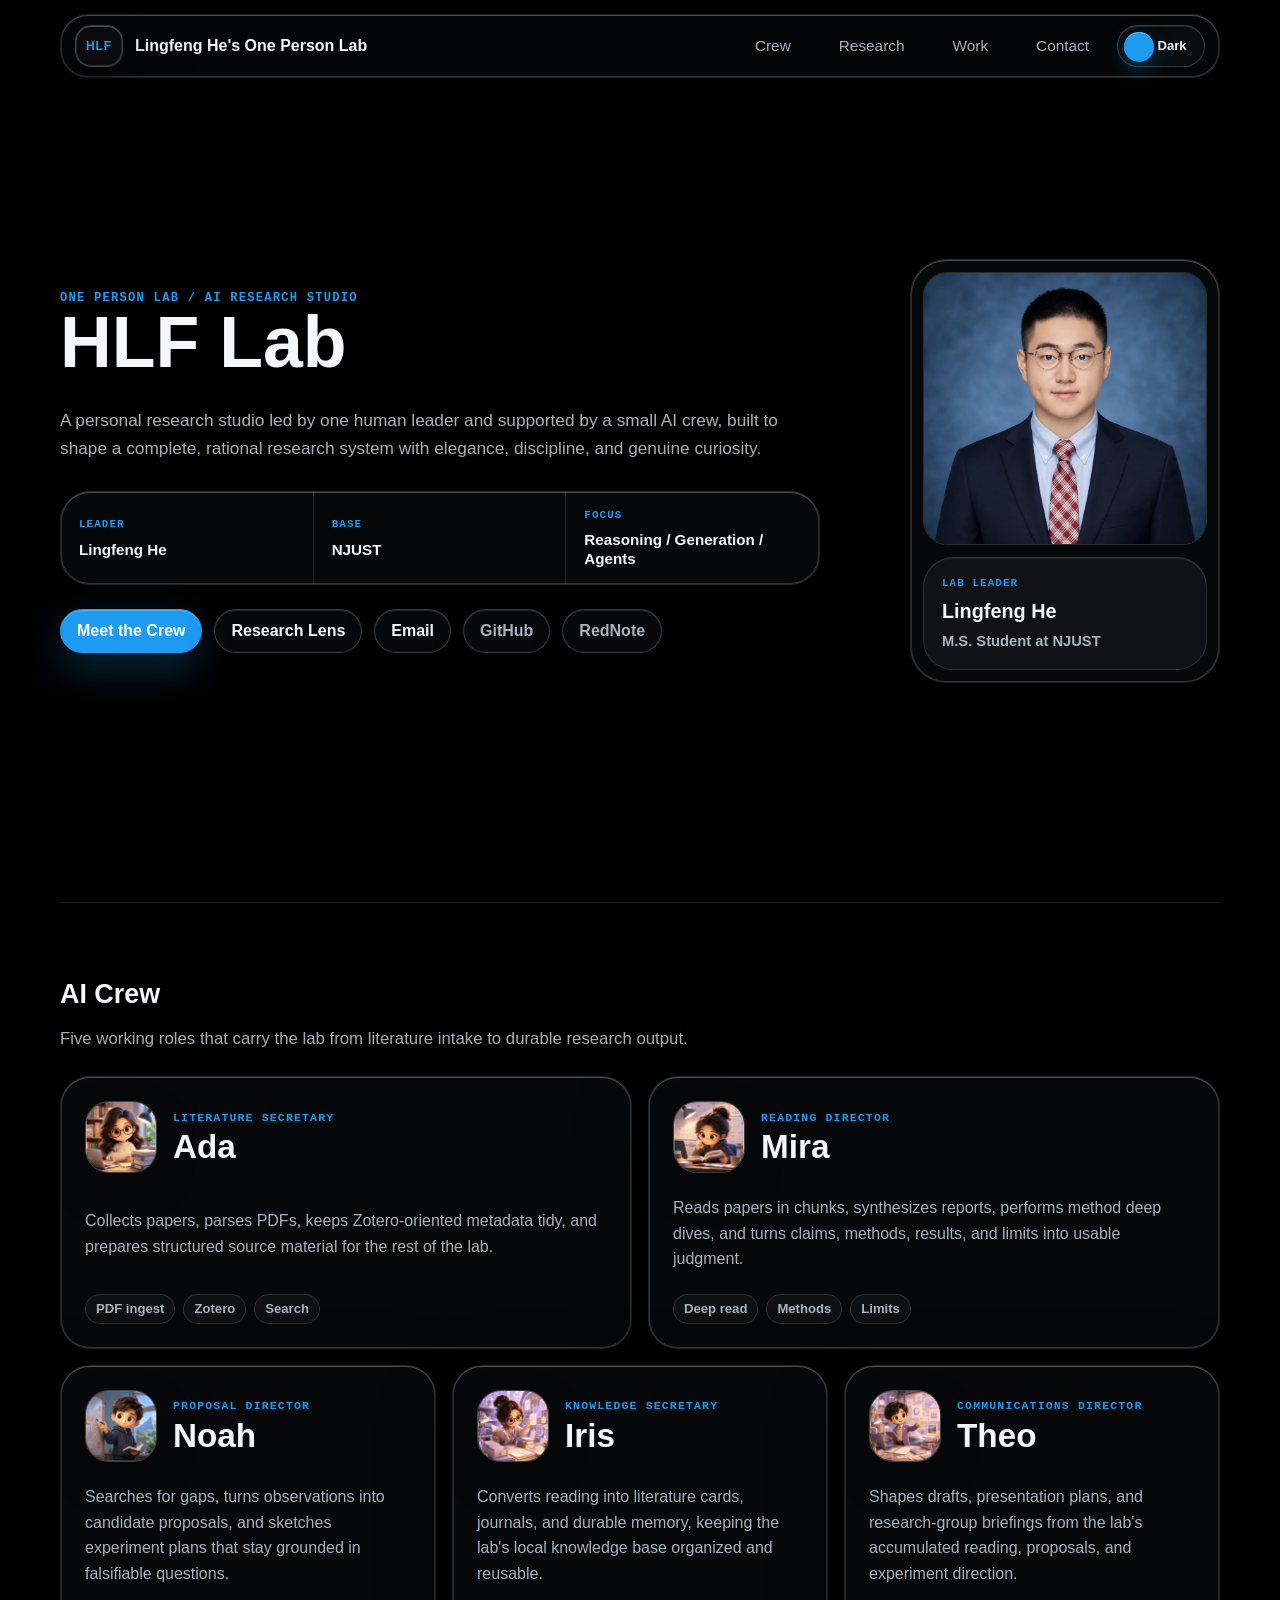
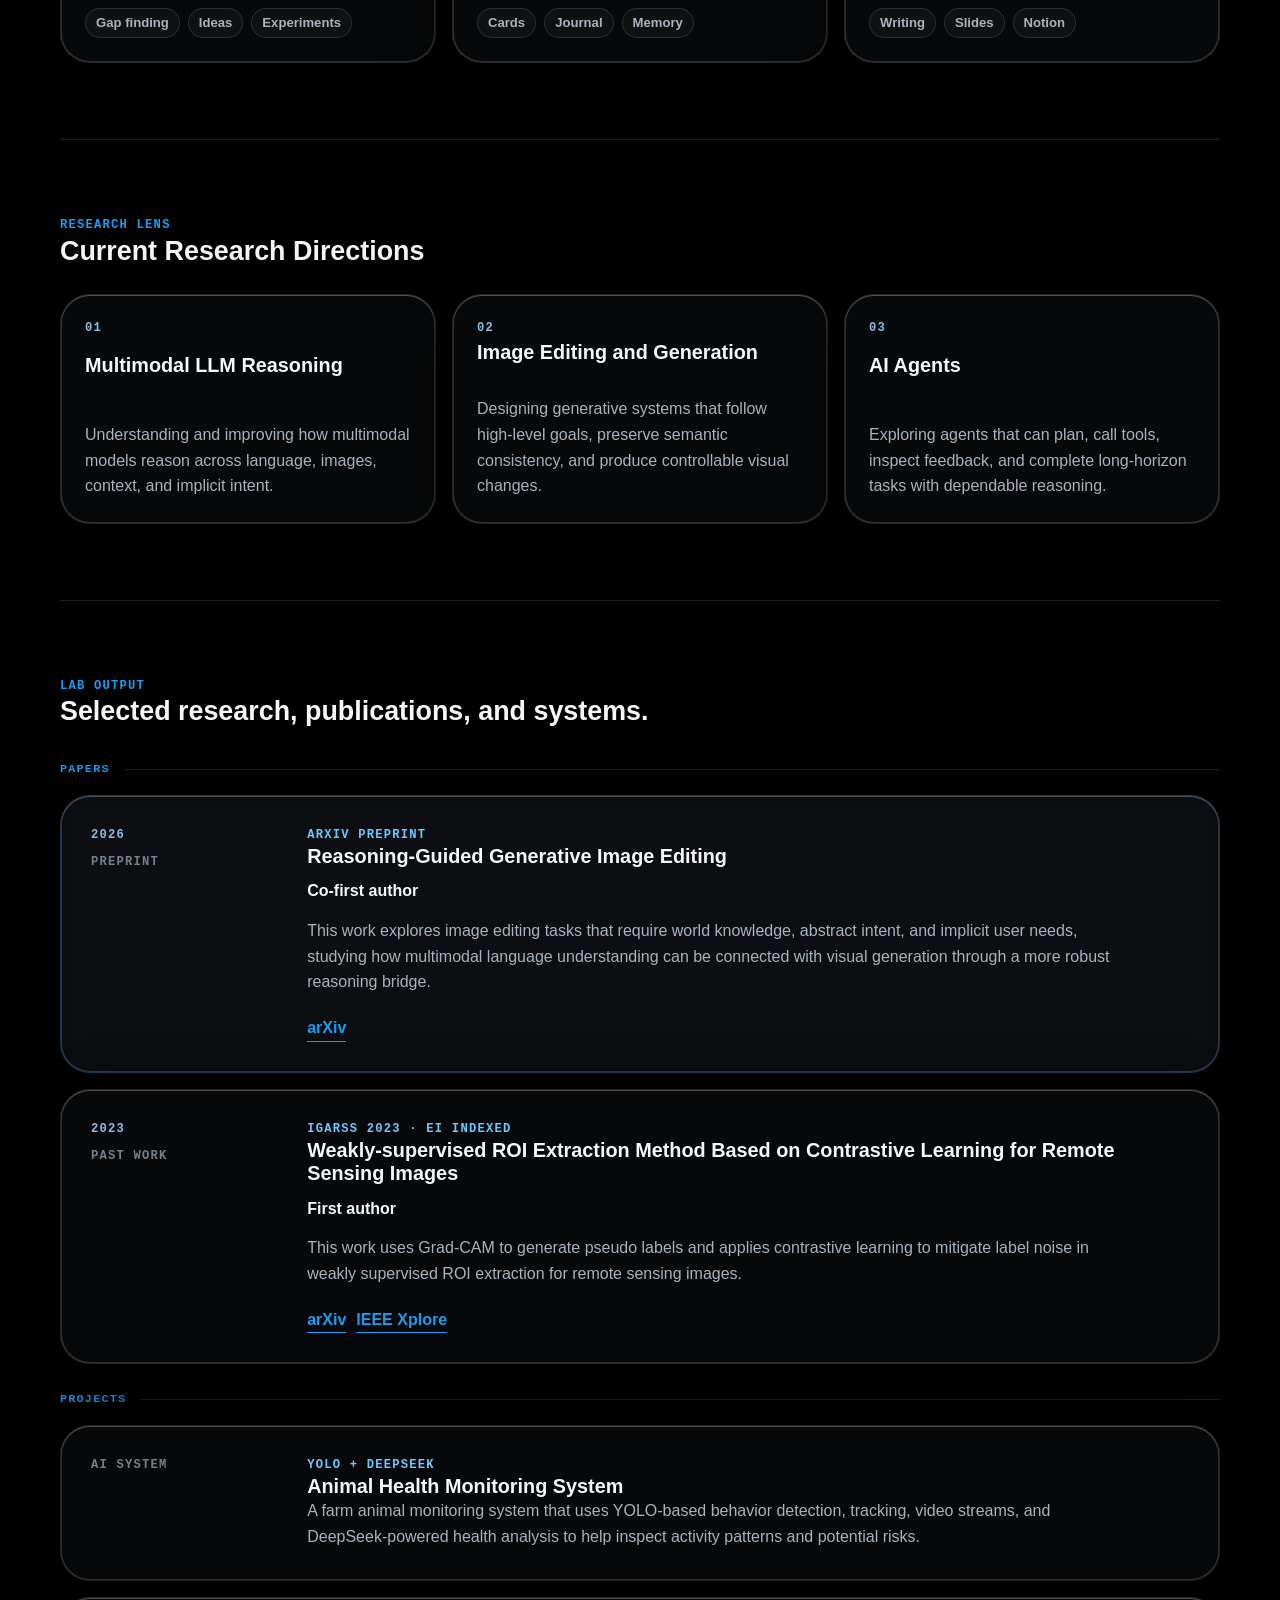
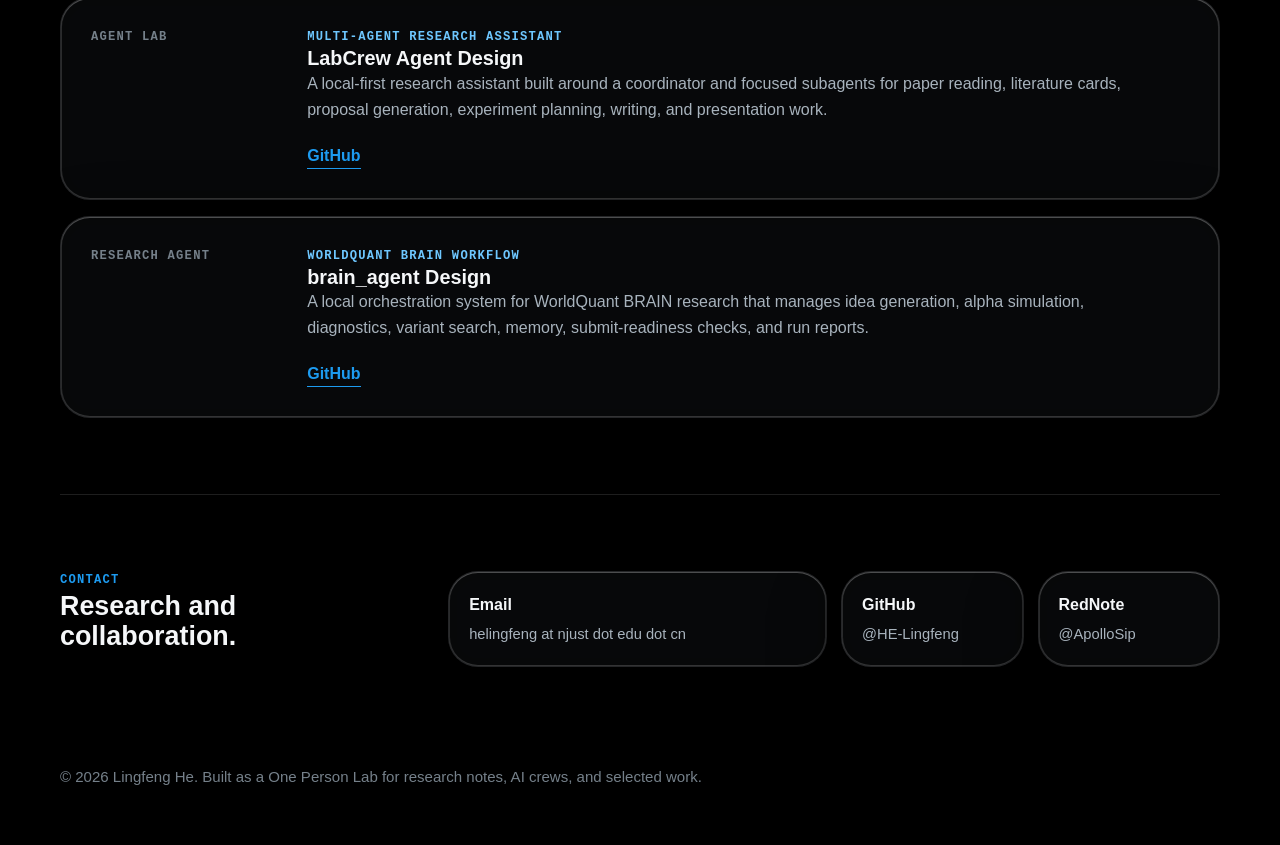
==== commit 43898f2c: "Remove Lab Notes and Lab News sections Co-Authored-By: Claude Opus 4.8 <noreply@anthropic.com>" ====
--- a/index.html
+++ b/index.html
@@ -31,7 +31,6 @@
           <a href="#crew">Crew</a>
           <a href="#research">Research</a>
           <a href="#work">Work</a>
-          <a href="#notes">Notes</a>
           <a href="#contact">Contact</a>
         </nav>
         <button
@@ -394,40 +393,6 @@
         </div>
       </section>
 
-      <section class="section split-section" id="notes" aria-labelledby="notes-title">
-        <div class="section-heading compact">
-          <p class="eyebrow">Lab Notes</p>
-          <h2 id="notes-title">Research notes, agent logs, and a quiet journal.</h2>
-          <a class="section-link" href="/posts/">Browse all posts</a>
-        </div>
-        <div class="post-gallery" aria-label="Writing gallery">
-          <article class="post-card">
-            <p class="post-type">Research Notes</p>
-            <h3>Multimodal reasoning</h3>
-            <p>
-              Short notes on model behavior, failure cases, benchmarks, and
-              reasoning traces.
-            </p>
-          </article>
-          <article class="post-card">
-            <p class="post-type">Agent Logs</p>
-            <h3>LabCrew and generation</h3>
-            <p>
-              Implementation records for agent workflows, image editing systems,
-              and experiments that deserve to be remembered.
-            </p>
-          </article>
-          <article class="post-card journal-card">
-            <p class="post-type">Quiet Journal</p>
-            <h3>Literature, art, and private weather</h3>
-            <p>
-              A restrained space for reading, images, fragments, and the slower
-              questions that sit beside technical work.
-            </p>
-          </article>
-        </div>
-      </section>
-
       <section class="section contact-section" id="contact" aria-labelledby="contact-title">
         <div>
           <p class="eyebrow">Contact</p>
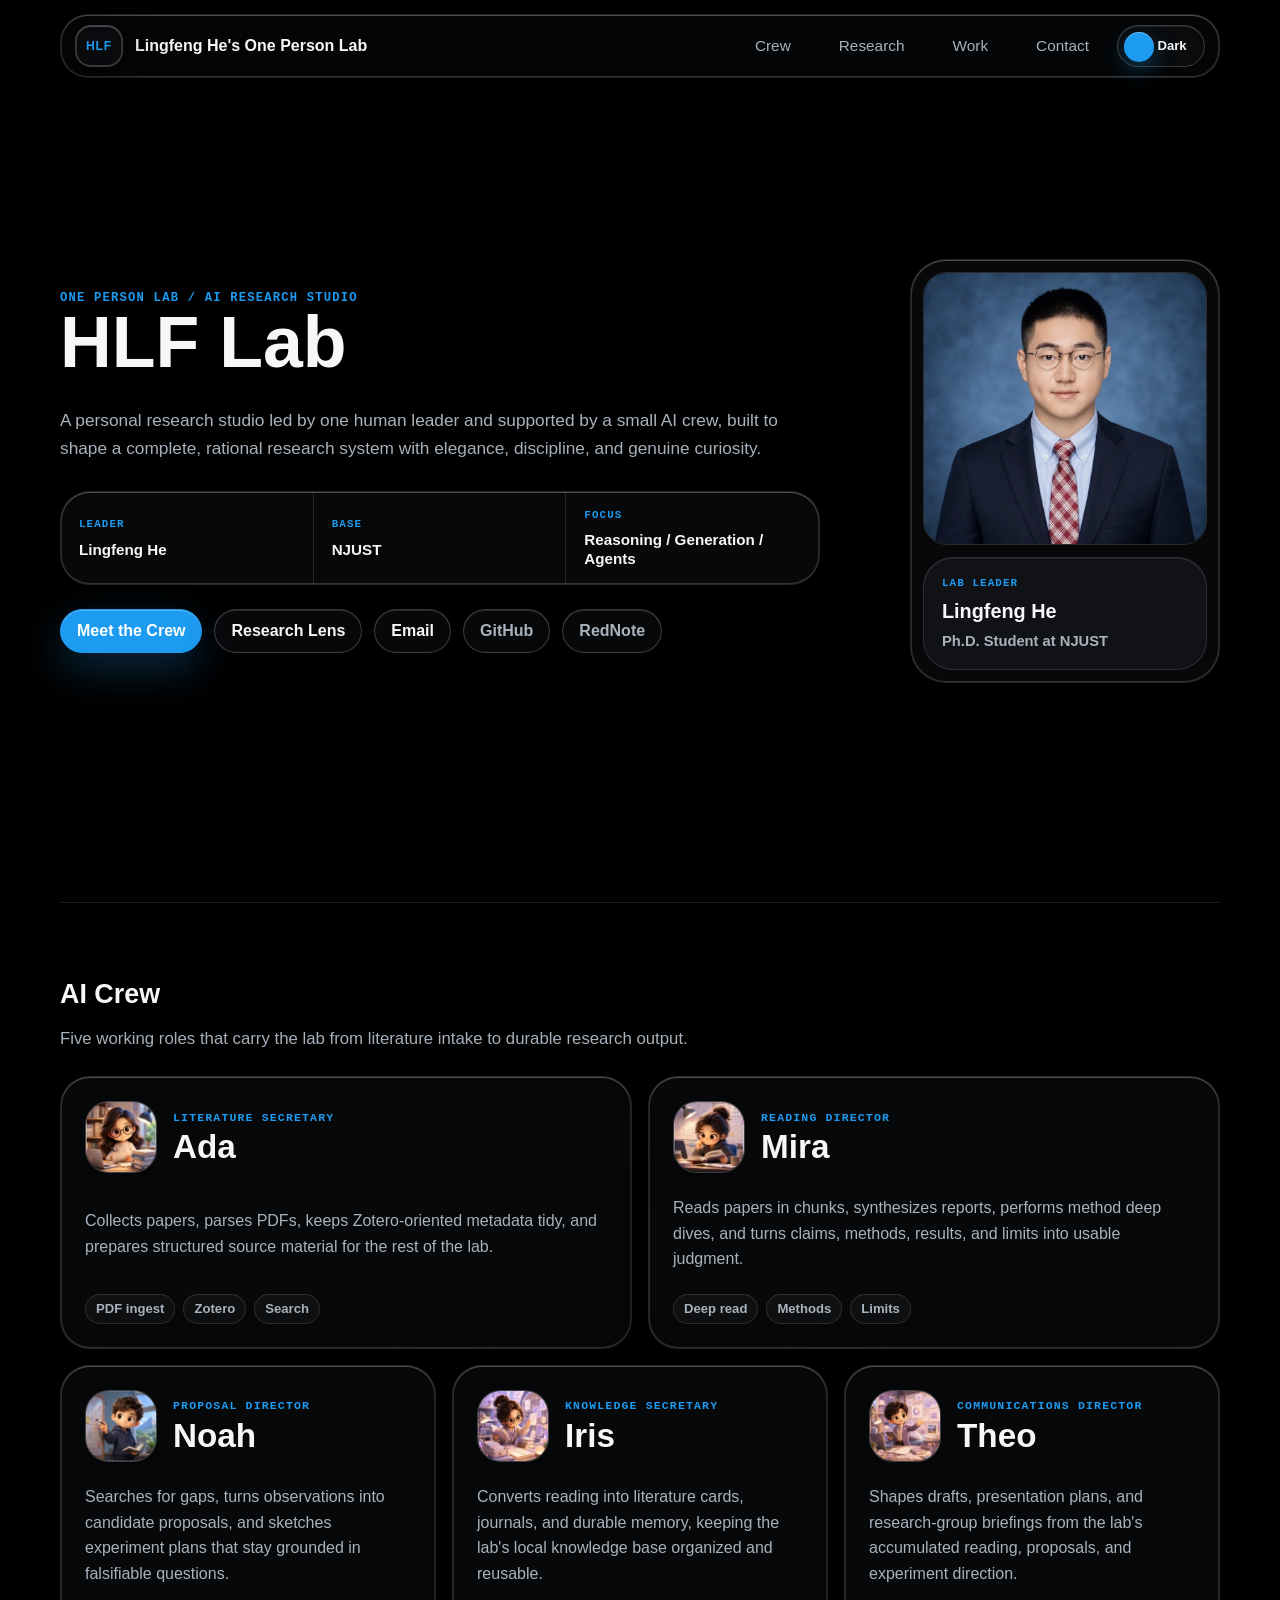
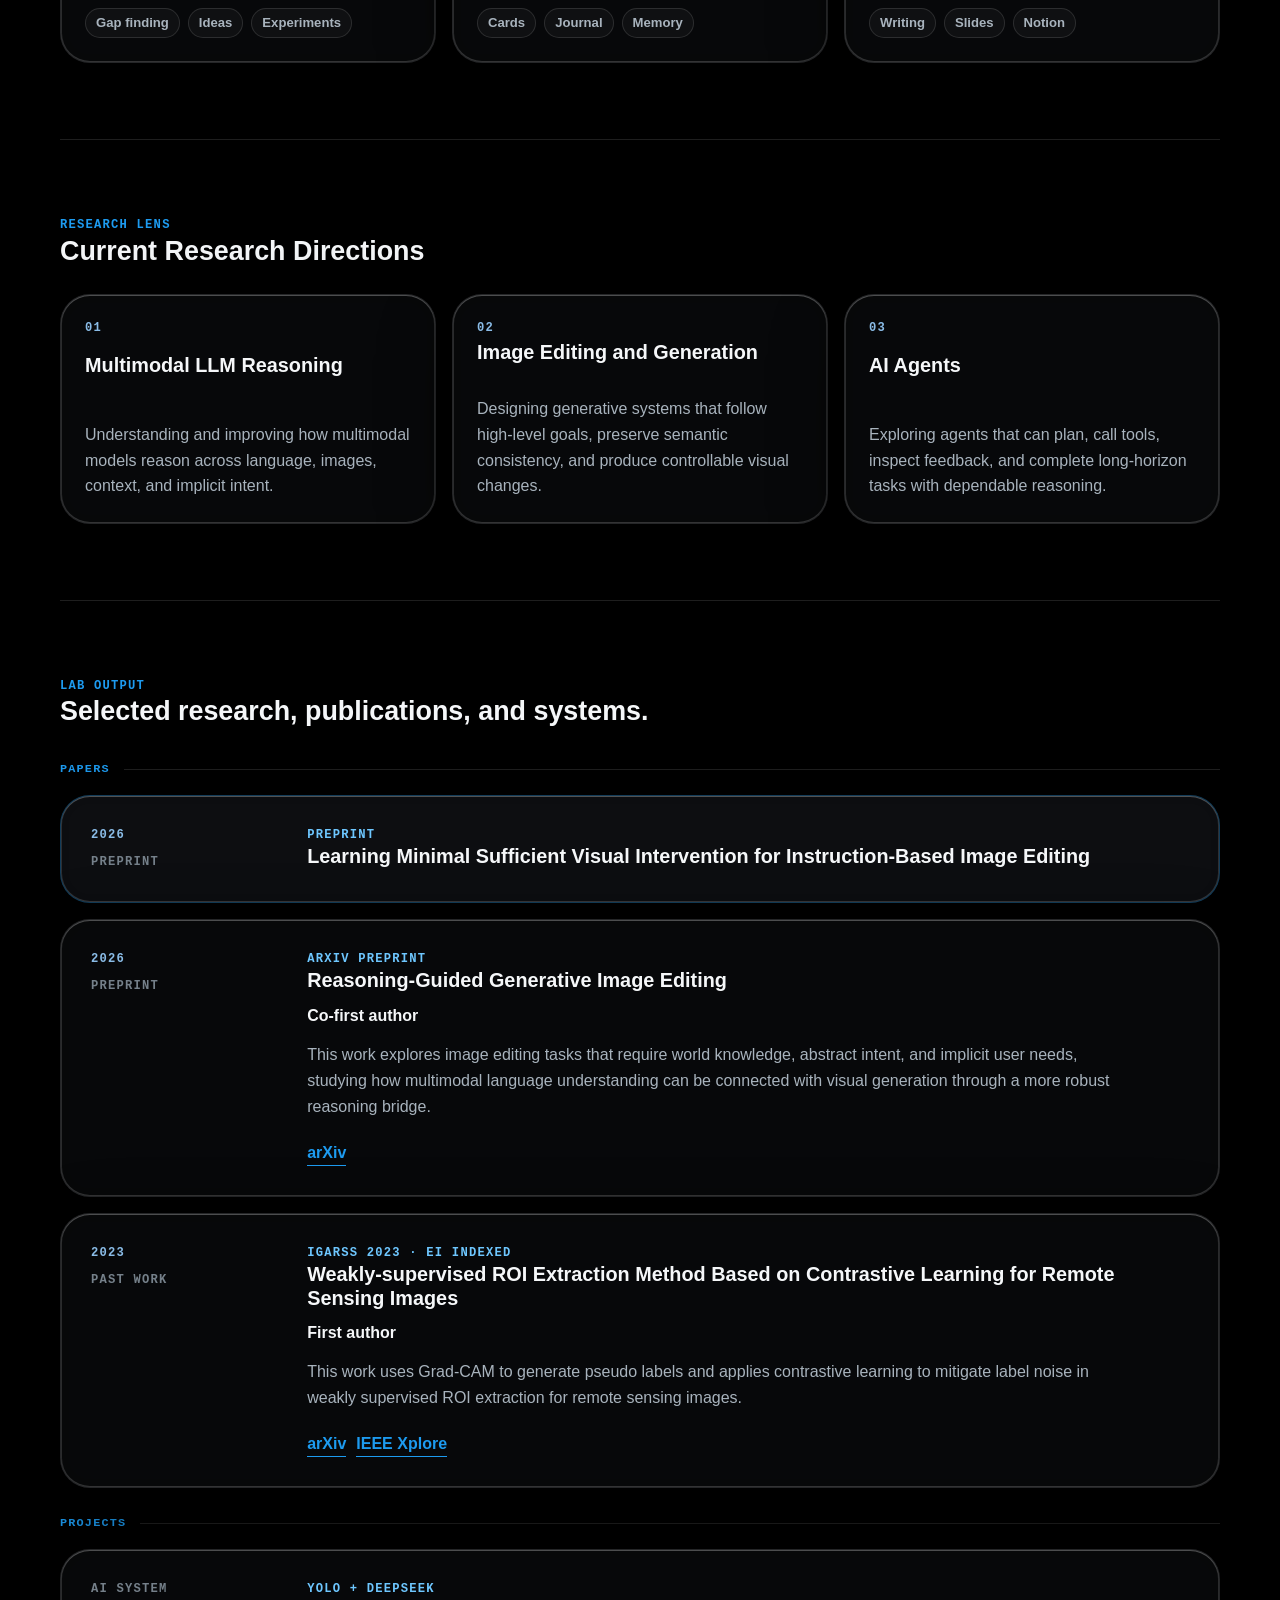
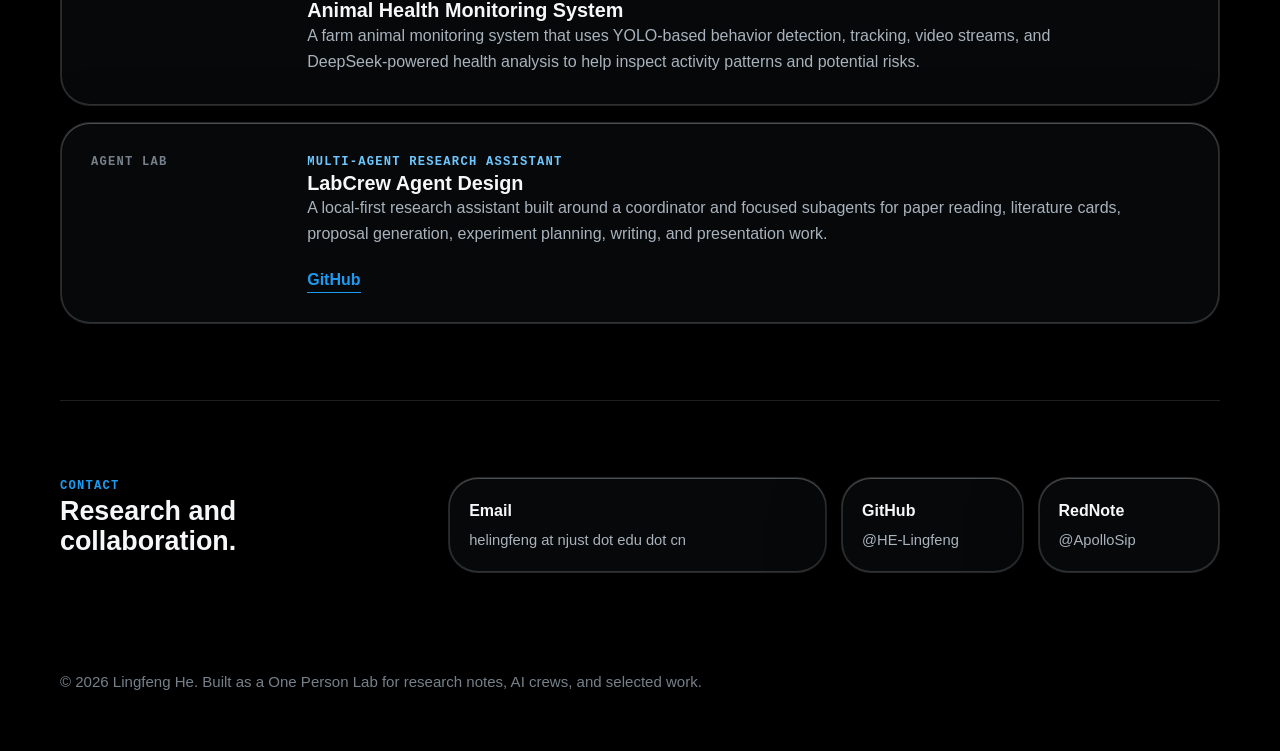
==== commit 39d3b849: "Update PhD status and publications, remove brain_agent showcase" ====
--- a/index.html
+++ b/index.html
@@ -97,7 +97,7 @@
           <div class="leader-badge">
             <span>Lab Leader</span>
             <strong>Lingfeng He</strong>
-            <small>M.S. Student at NJUST</small>
+            <small>Ph.D. Student at NJUST</small>
           </div>
         </aside>
       </section>
@@ -293,6 +293,20 @@
               <span>Preprint</span>
             </div>
             <div class="work-content">
+              <p class="publication-status">Preprint</p>
+              <h3>
+                Learning Minimal Sufficient Visual Intervention for
+                Instruction-Based Image Editing
+              </h3>
+            </div>
+          </article>
+
+          <article class="work-item">
+            <div class="work-meta">
+              <span>2026</span>
+              <span>Preprint</span>
+            </div>
+            <div class="work-content">
               <p class="publication-status">arXiv preprint</p>
               <h3>Reasoning-Guided Generative Image Editing</h3>
               <p class="authors">Co-first author</p>
@@ -371,25 +385,6 @@
             </div>
           </article>
 
-          <article class="work-item">
-            <div class="work-meta">
-              <span>Research Agent</span>
-            </div>
-            <div class="work-content">
-              <p class="publication-status">WorldQuant BRAIN workflow</p>
-              <h3>brain_agent Design</h3>
-              <p>
-                A local orchestration system for WorldQuant BRAIN research that
-                manages idea generation, alpha simulation, diagnostics, variant
-                search, memory, submit-readiness checks, and run reports.
-              </p>
-              <div class="link-row project-links">
-                <a href="https://github.com/HE-Lingfeng/brain_agent.git" aria-label="brain_agent GitHub repository">
-                  <span>GitHub</span>
-                </a>
-              </div>
-            </div>
-          </article>
         </div>
       </section>
 
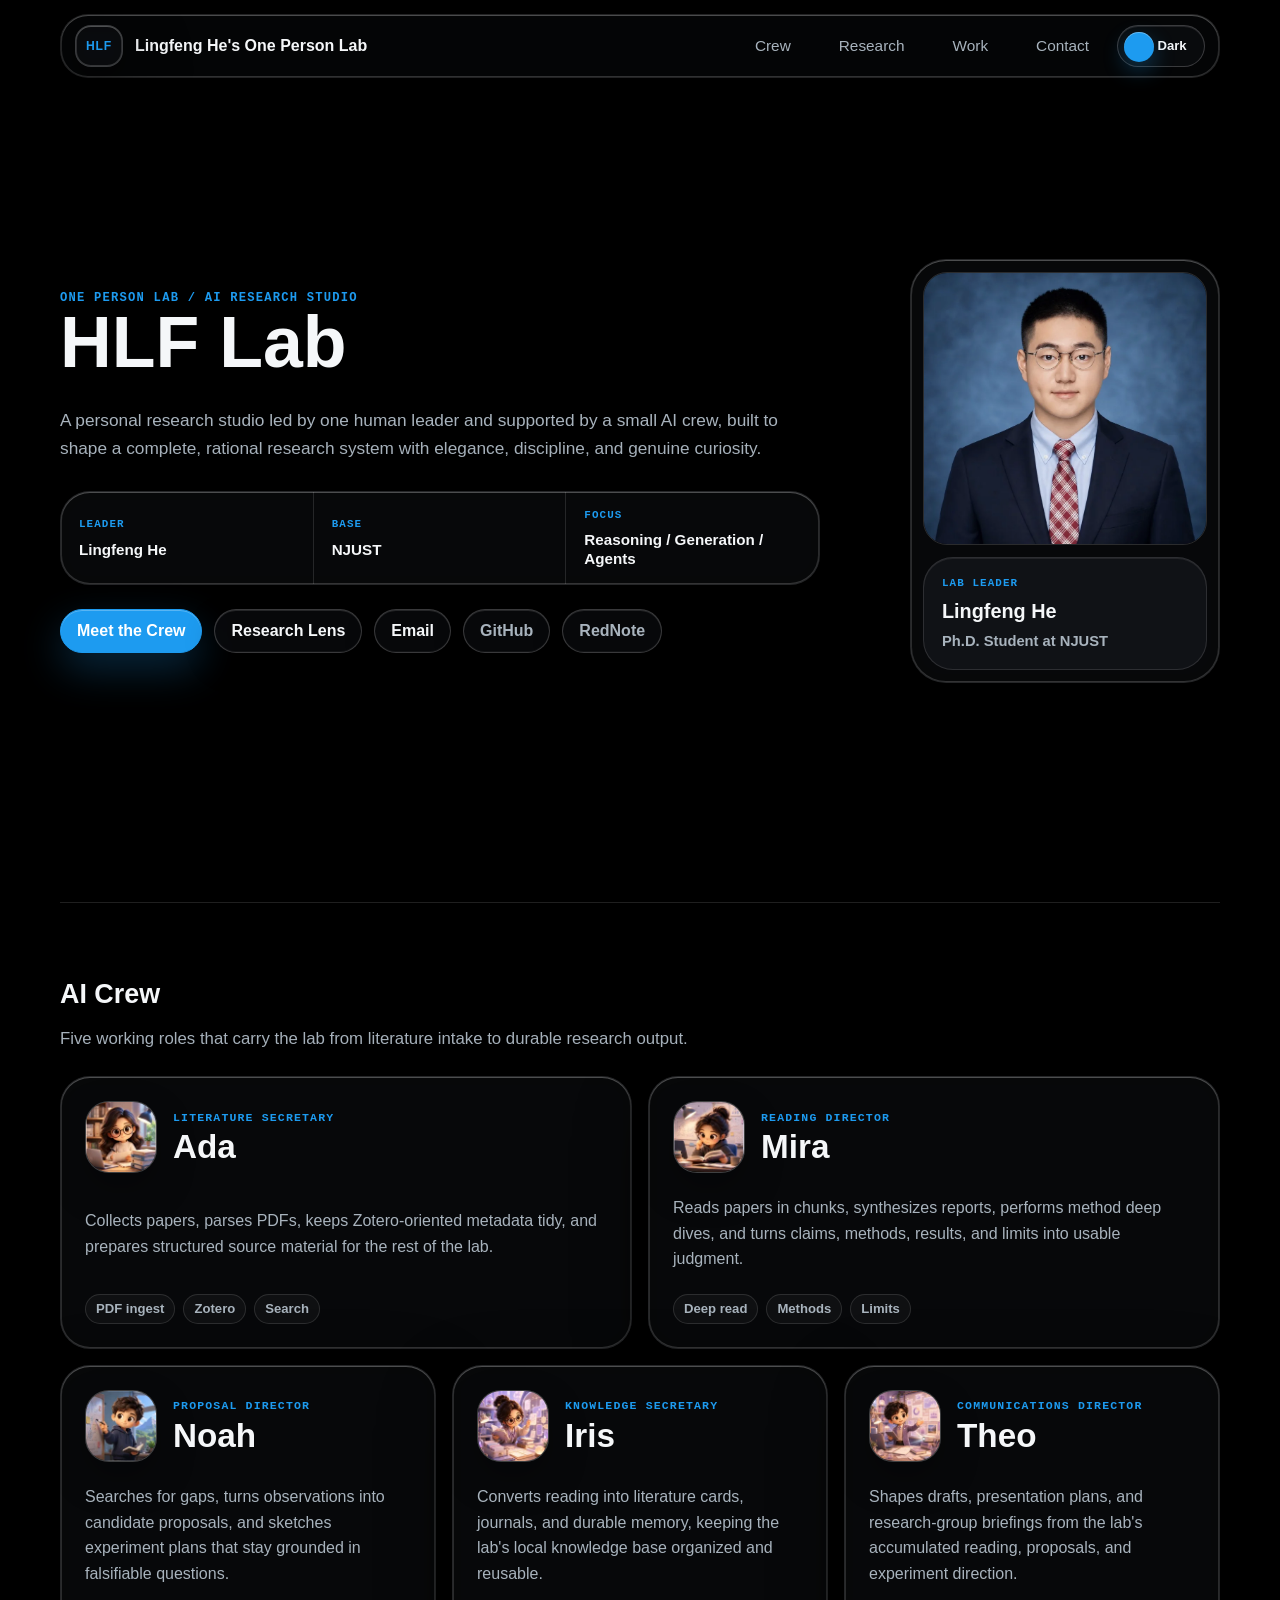
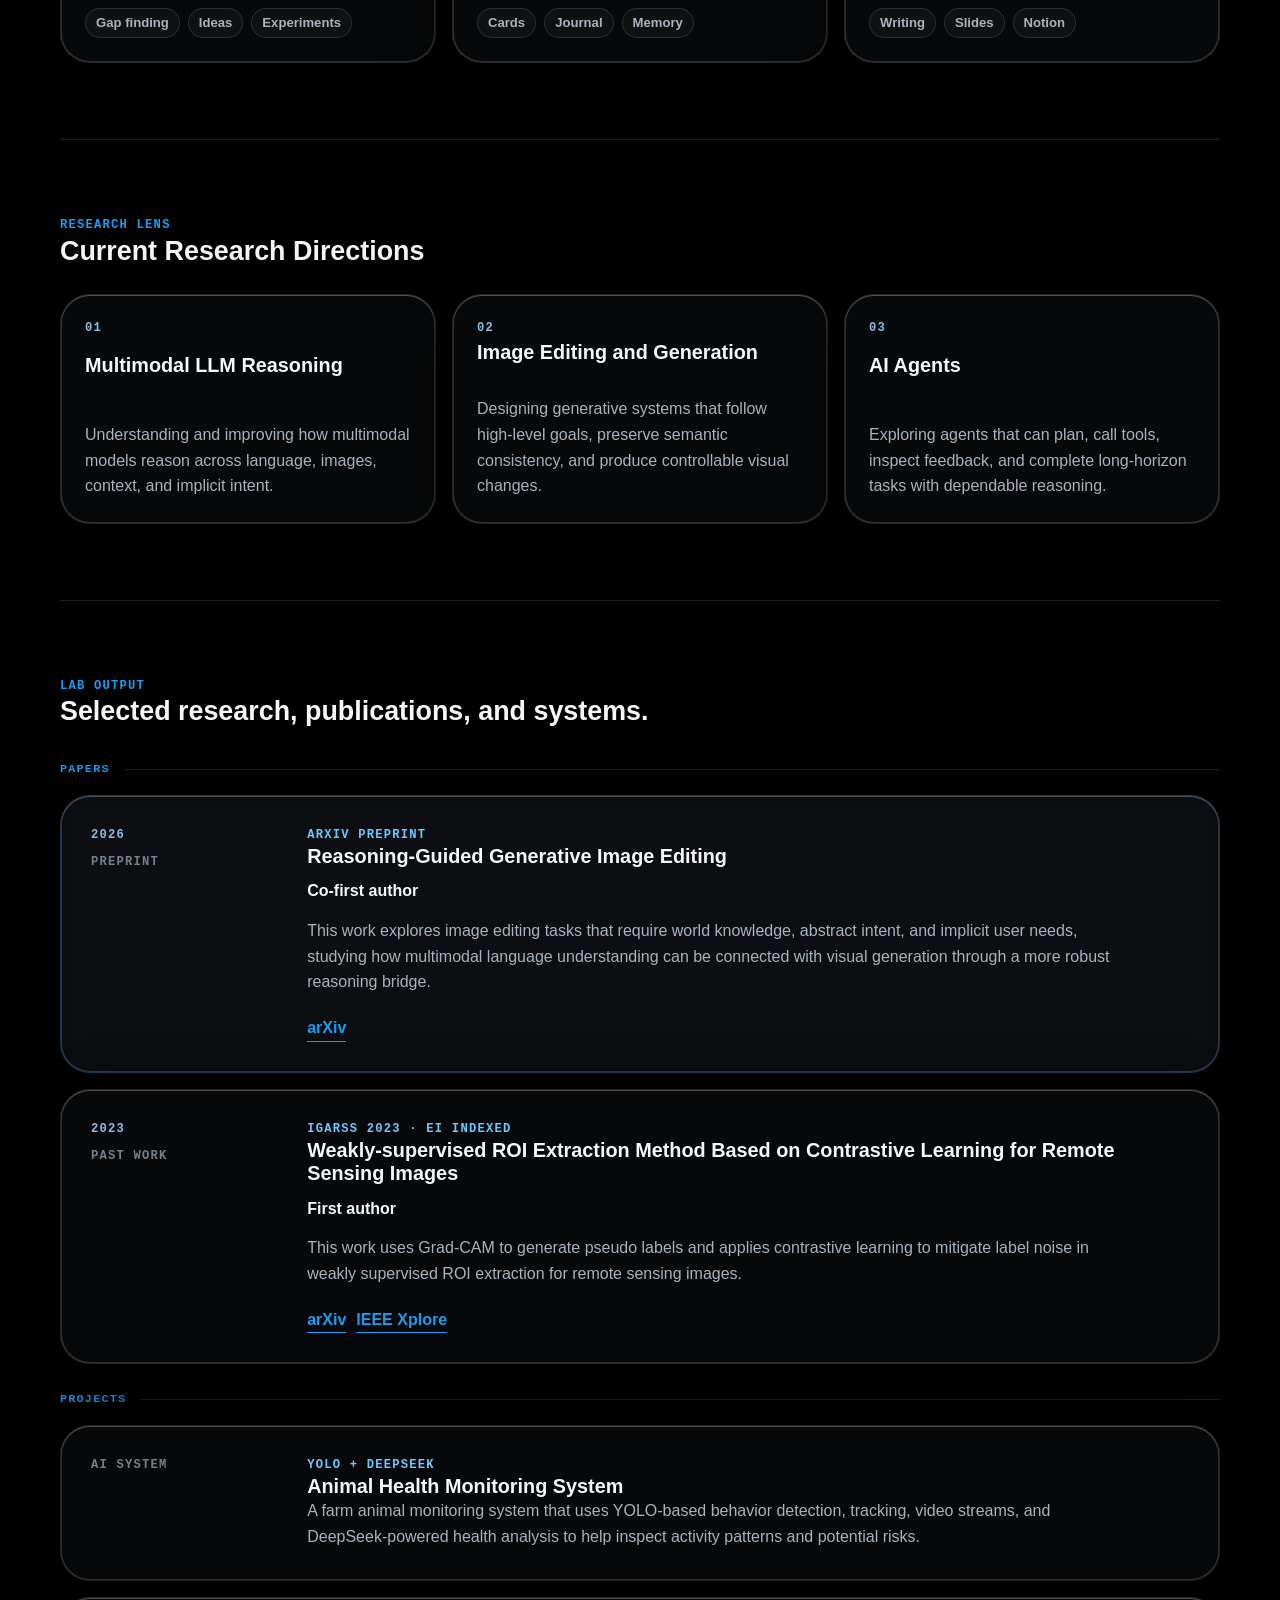
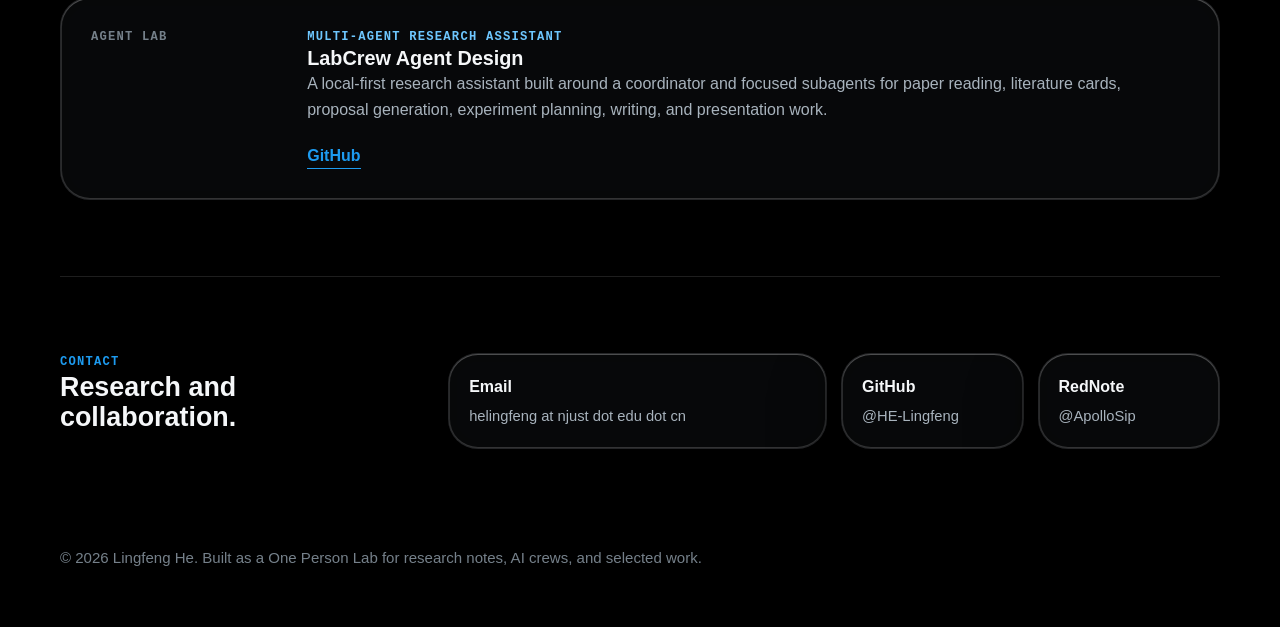
==== commit 99a60dea: "Remove unpublished image editing paper from homepage" ====
--- a/index.html
+++ b/index.html
@@ -293,20 +293,6 @@
               <span>Preprint</span>
             </div>
             <div class="work-content">
-              <p class="publication-status">Preprint</p>
-              <h3>
-                Learning Minimal Sufficient Visual Intervention for
-                Instruction-Based Image Editing
-              </h3>
-            </div>
-          </article>
-
-          <article class="work-item">
-            <div class="work-meta">
-              <span>2026</span>
-              <span>Preprint</span>
-            </div>
-            <div class="work-content">
               <p class="publication-status">arXiv preprint</p>
               <h3>Reasoning-Guided Generative Image Editing</h3>
               <p class="authors">Co-first author</p>
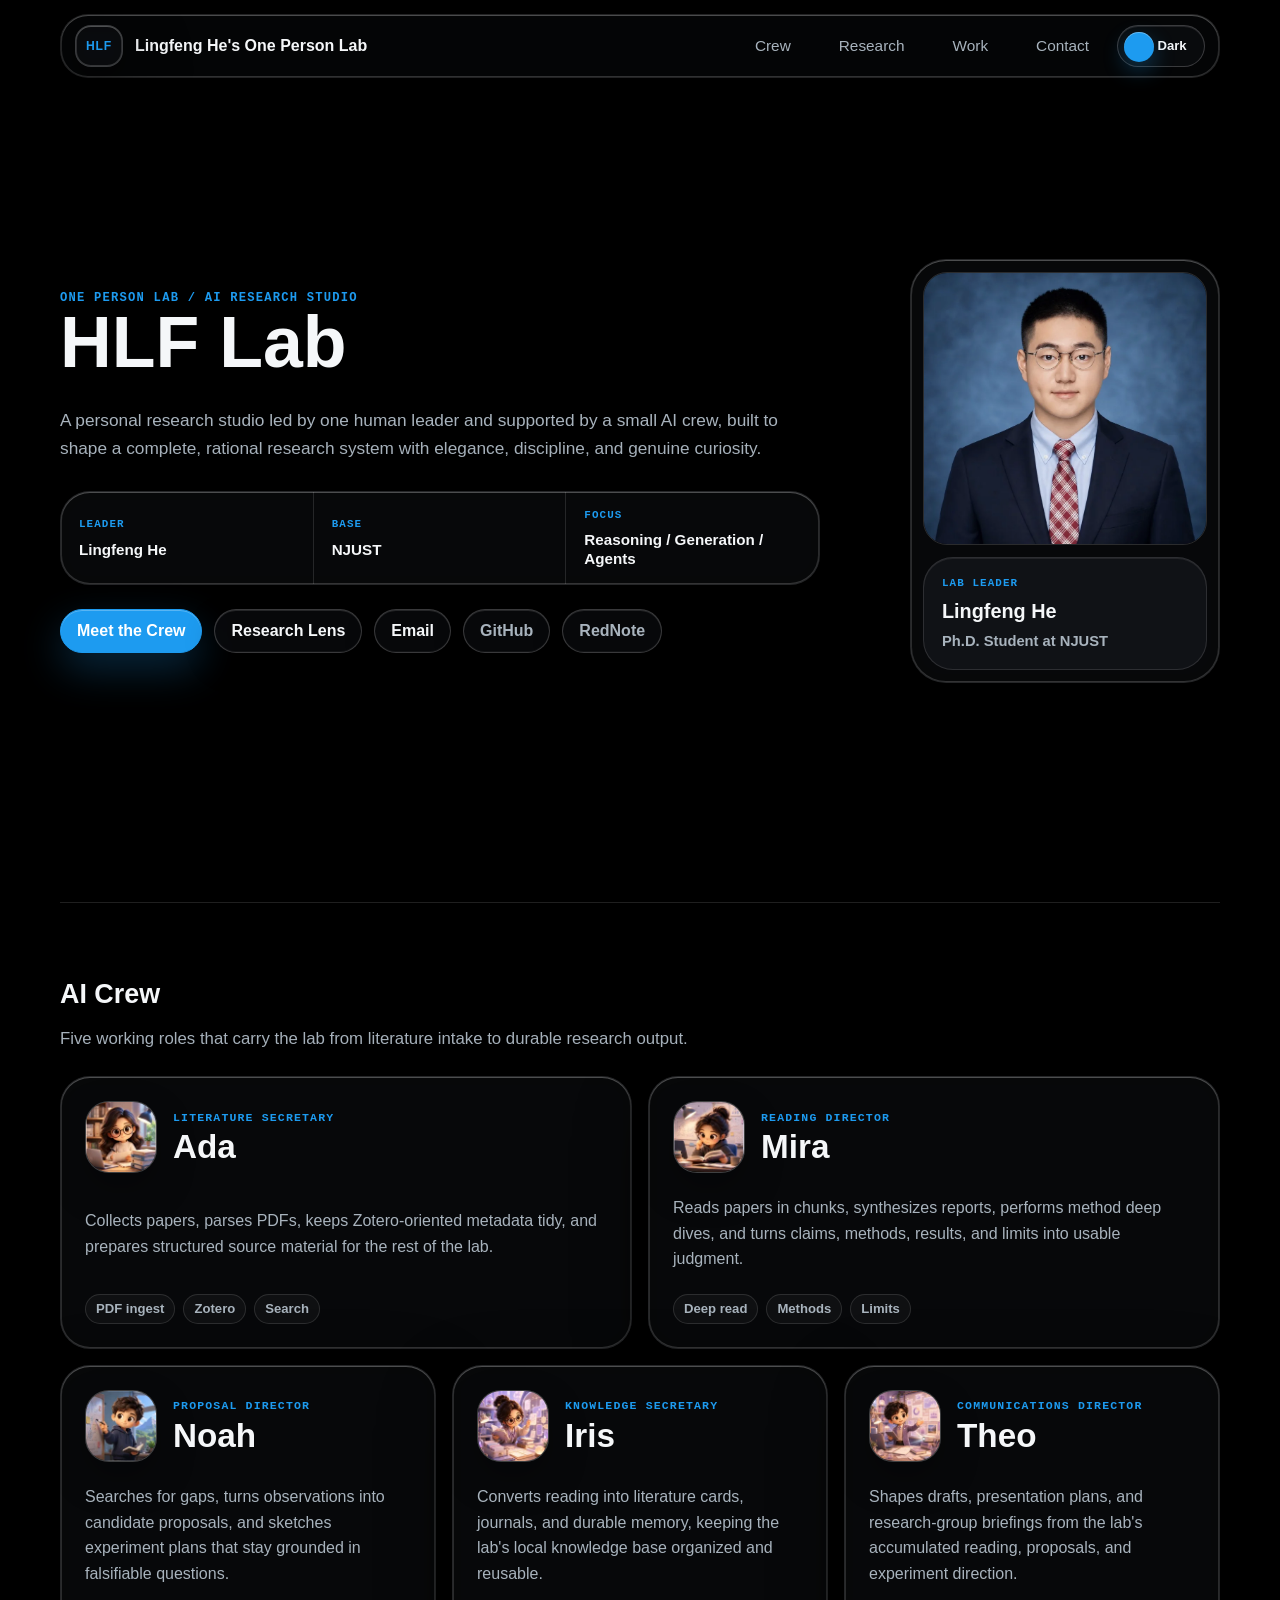
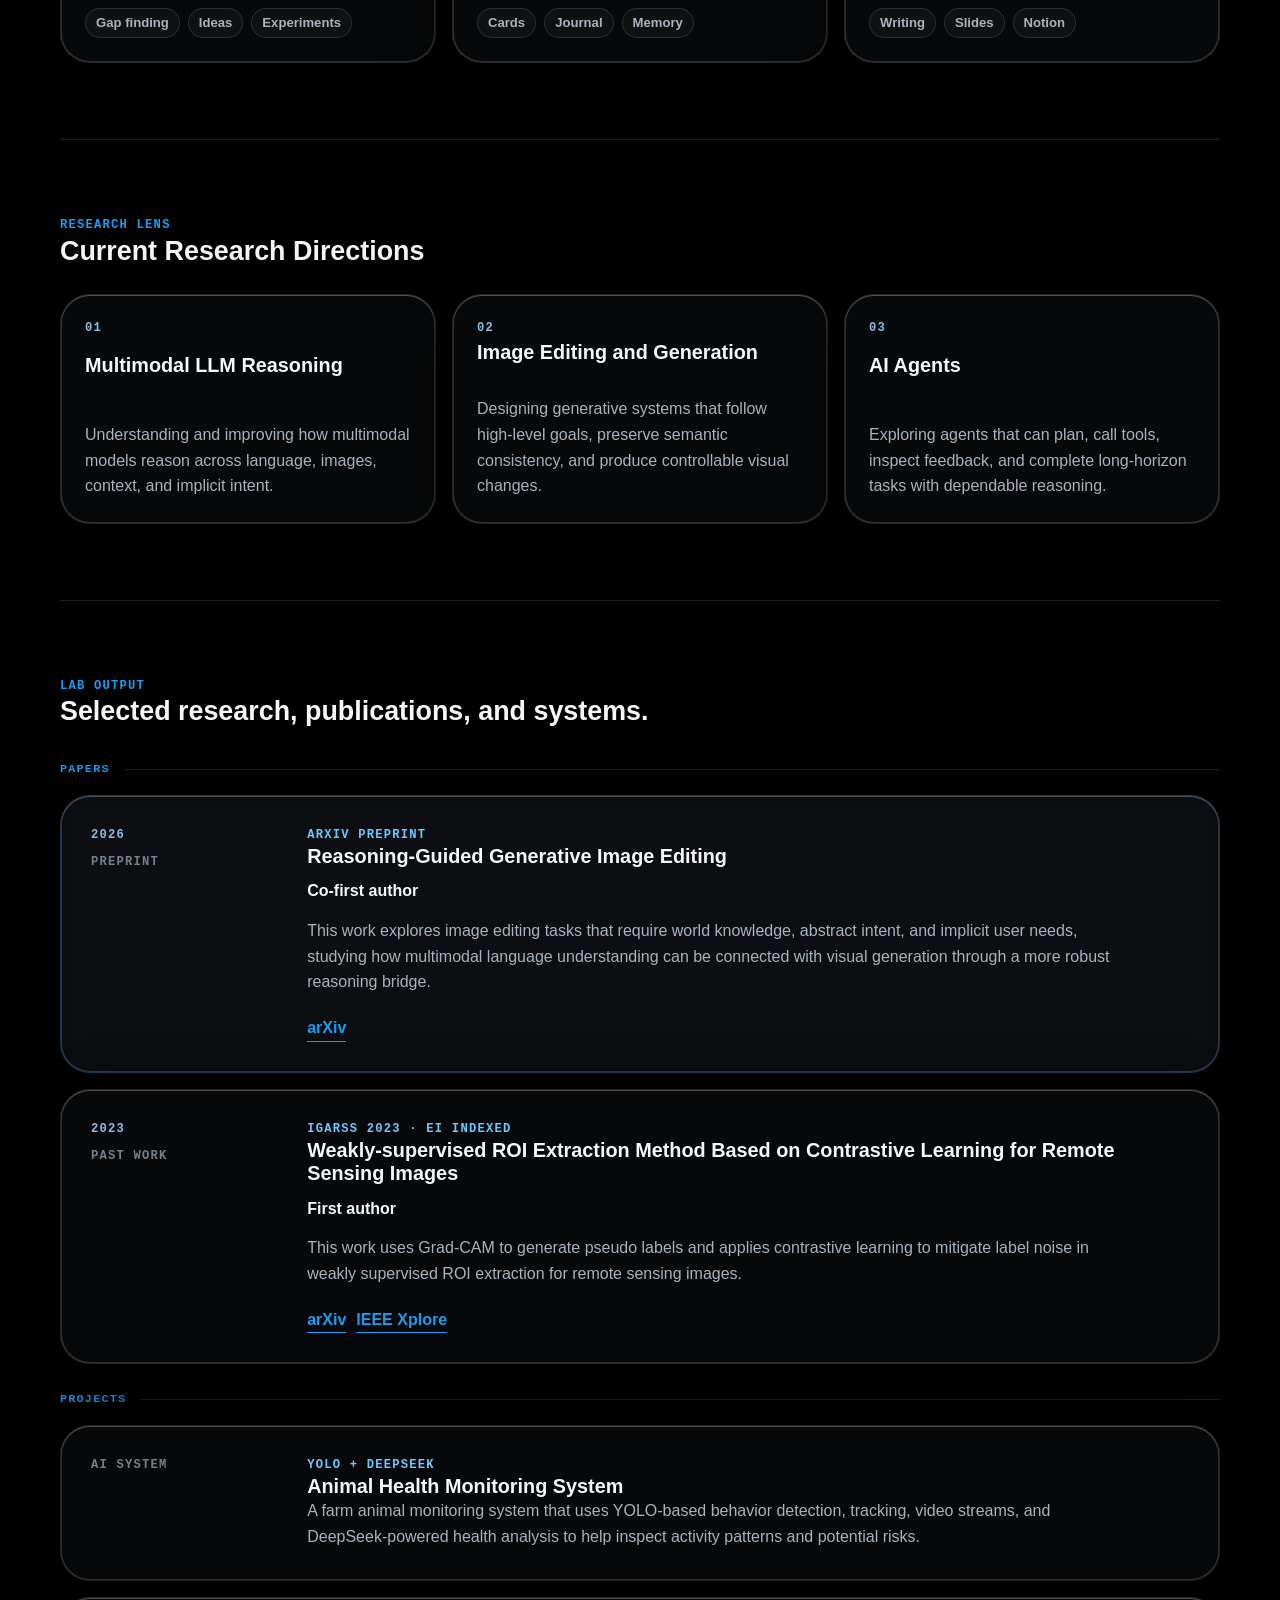
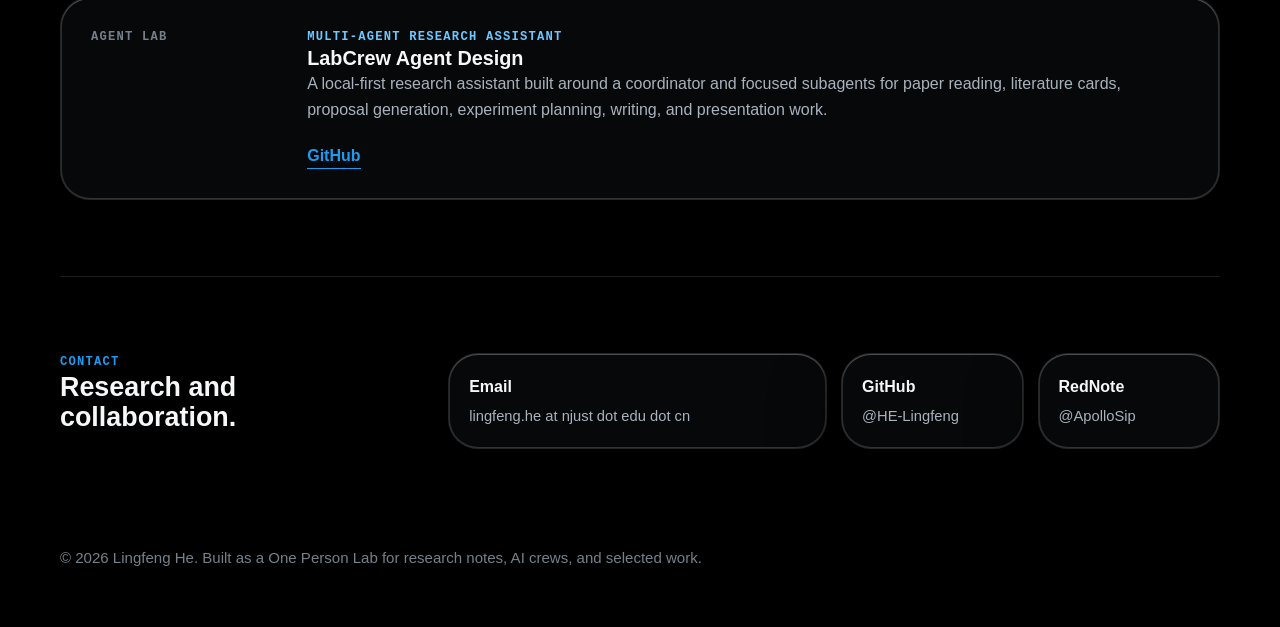
==== commit 4ebaa955: "Update contact email address" ====
--- a/index.html
+++ b/index.html
@@ -76,7 +76,7 @@
           <div class="hero-actions" aria-label="Primary links">
             <a class="button primary" href="#crew">Meet the Crew</a>
             <a class="button" href="#research">Research Lens</a>
-            <a class="button" href="mailto:helingfeng@njust.edu.cn">Email</a>
+            <a class="button" href="mailto:lingfeng.he@njust.edu.cn">Email</a>
             <a class="button quiet" href="https://github.com/HE-Lingfeng">GitHub</a>
             <a class="button quiet" href="https://xhslink.com/m/6xls4WDLDLg">RedNote</a>
           </div>
@@ -380,9 +380,9 @@
           <h2 id="contact-title">Research and collaboration.</h2>
         </div>
         <div class="contact-links">
-          <a class="contact-button contact-email" href="mailto:helingfeng@njust.edu.cn">
+          <a class="contact-button contact-email" href="mailto:lingfeng.he@njust.edu.cn">
             <span>Email</span>
-            <small>helingfeng at njust dot edu dot cn</small>
+            <small>lingfeng.he at njust dot edu dot cn</small>
           </a>
           <a class="contact-button" href="https://github.com/HE-Lingfeng">
             <span>GitHub</span>
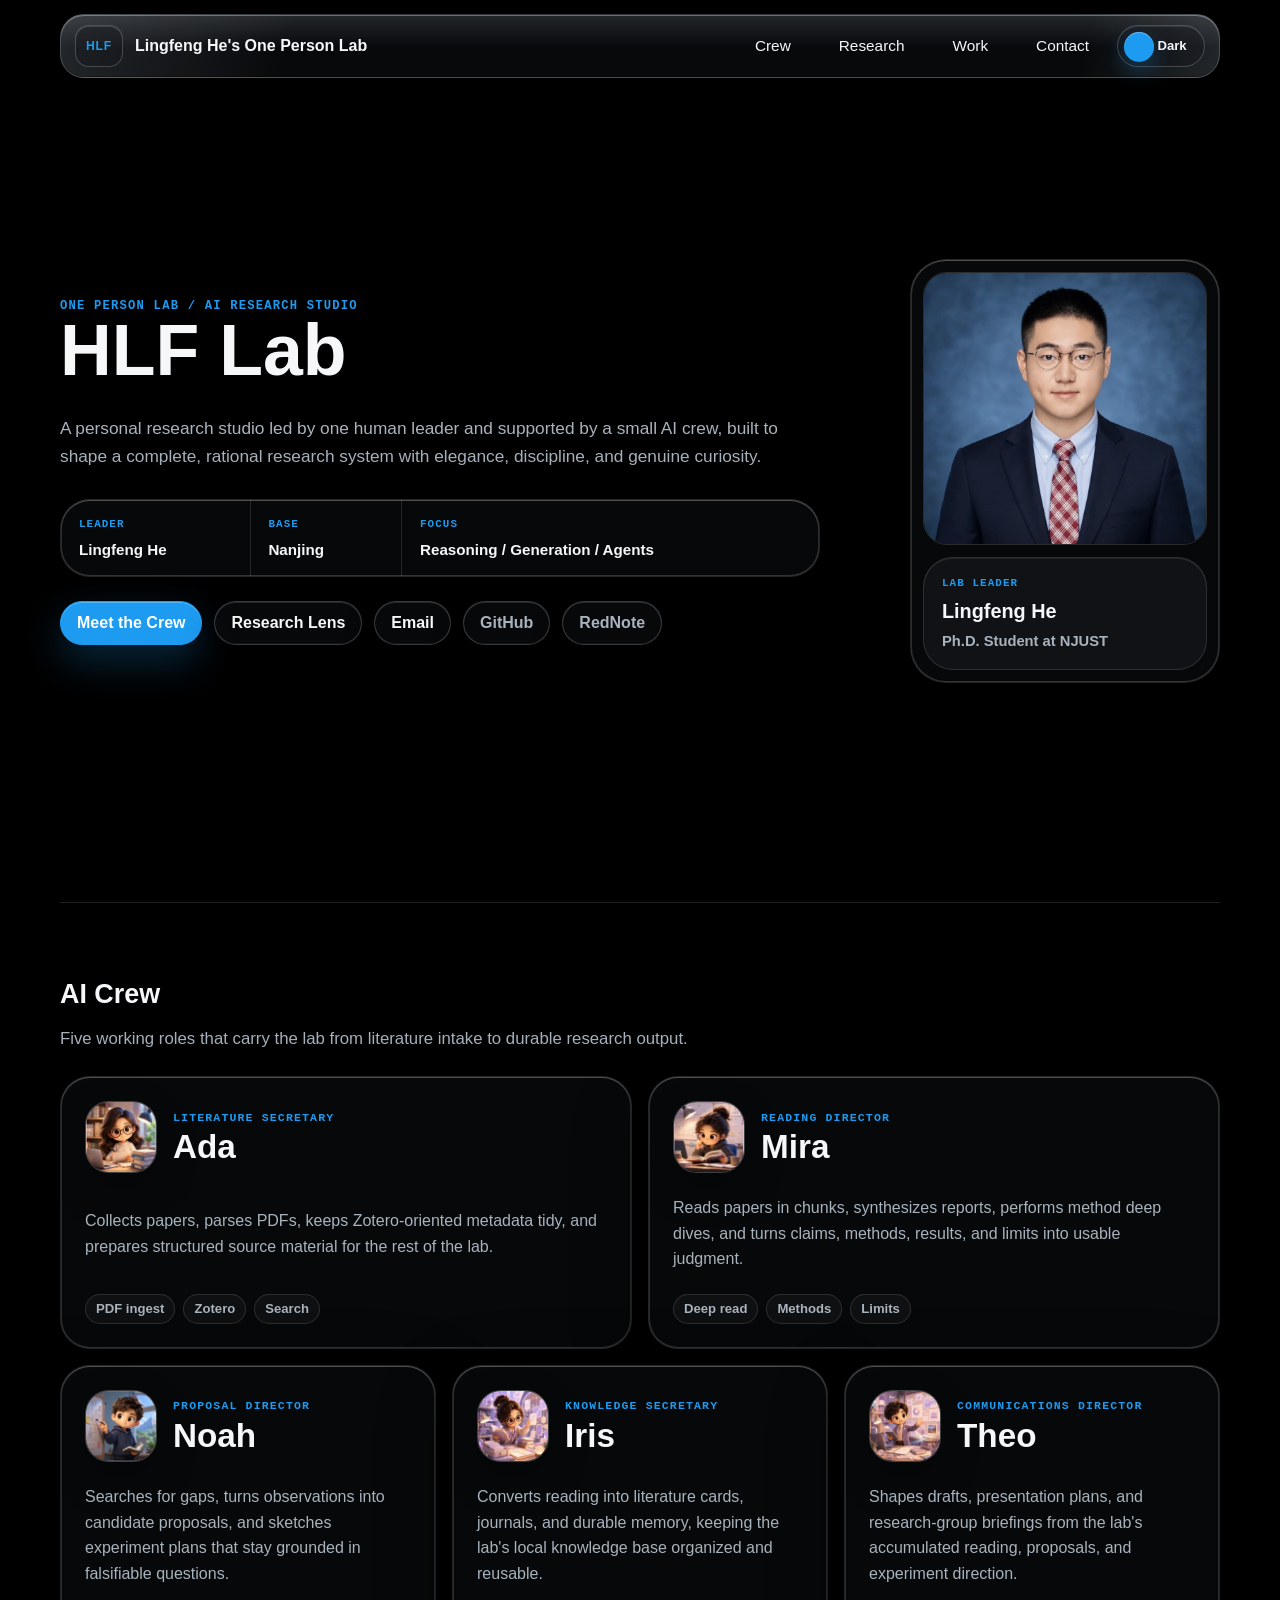
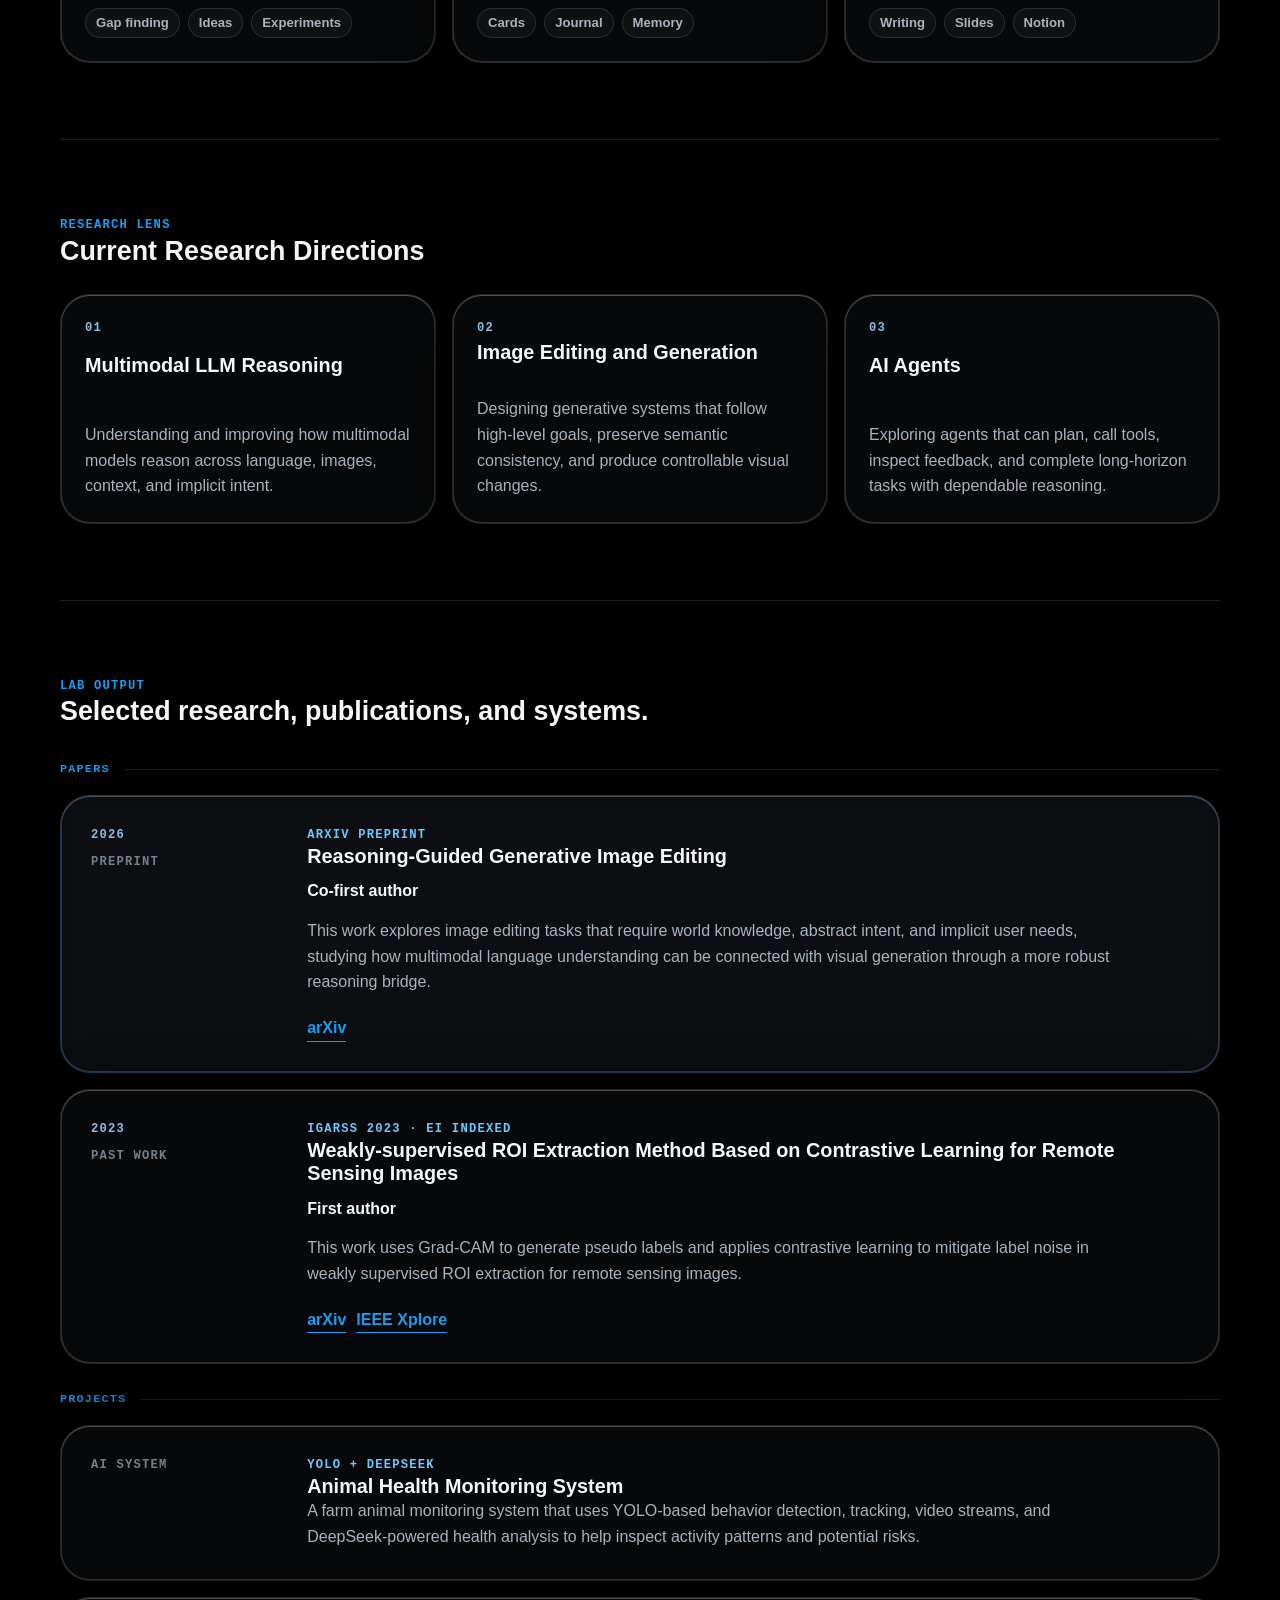
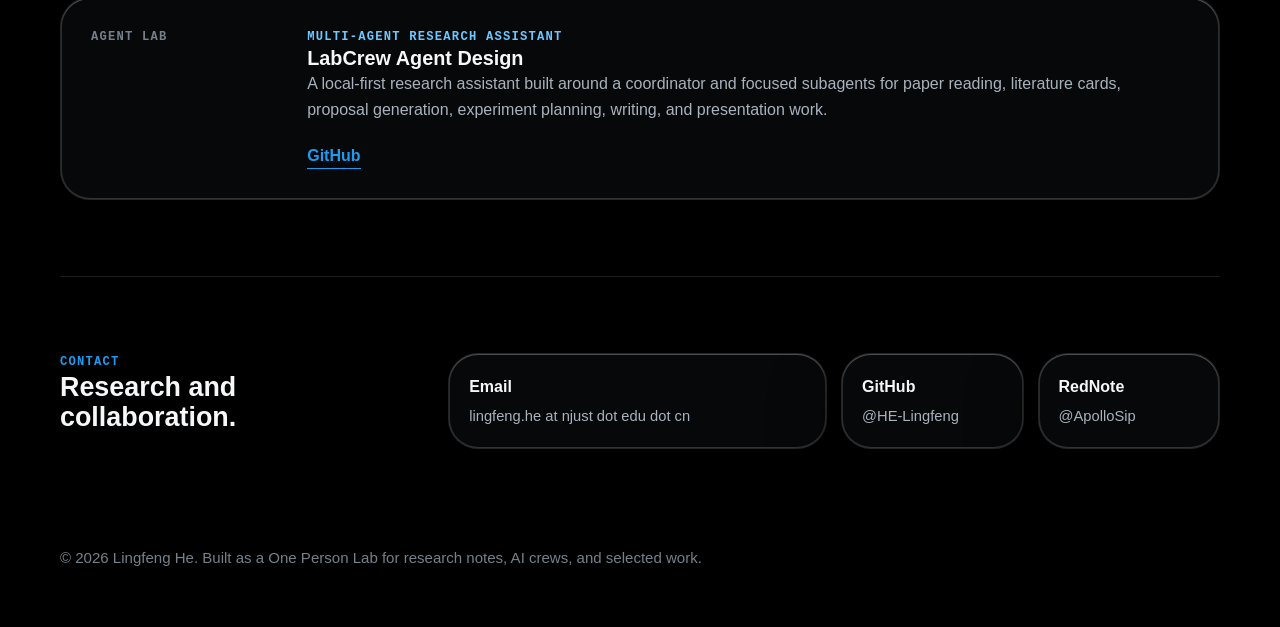
==== commit ca76eed3: "Add desktop glass toolbar and rebalance lab details" ====
--- a/index.html
+++ b/index.html
@@ -2,7 +2,7 @@
 <html lang="en">
   <head>
     <meta charset="UTF-8" />
-    <meta name="viewport" content="width=device-width, initial-scale=1.0" />
+    <meta name="viewport" content="width=device-width, initial-scale=1.0, viewport-fit=cover" />
     <meta
       name="description"
       content="Lingfeng He's One Person Lab: a personal AI research studio where one human leader works with an AI crew on multimodal reasoning, generative AI, agents, and research notes."
@@ -17,8 +17,9 @@
       })();
     </script>
     <link rel="stylesheet" href="/css/fonts.css" />
-    <link rel="stylesheet" href="/css/style.css?v=20260527" />
+    <link rel="stylesheet" href="/css/style.css?v=20261111.2" />
     <script src="/js/theme.js?v=20260521" defer></script>
+    <script src="/js/navigation.js?v=20261111.2" defer></script>
   </head>
   <body class="home">
     <header class="site-header">
@@ -28,10 +29,33 @@
       </a>
       <div class="header-actions">
         <nav class="site-nav" aria-label="Primary navigation">
-          <a href="#crew">Crew</a>
-          <a href="#research">Research</a>
-          <a href="#work">Work</a>
-          <a href="#contact">Contact</a>
+          <a href="#crew">
+            <svg class="nav-icon" viewBox="0 0 24 24" aria-hidden="true">
+              <circle cx="9" cy="8" r="3" />
+              <path d="M3 20v-2a4 4 0 0 1 4-4h4a4 4 0 0 1 4 4v2M16 5a3 3 0 0 1 0 6m5 9v-2a4 4 0 0 0-3-3.9" />
+            </svg>
+            Crew
+          </a>
+          <a href="#research">
+            <svg class="nav-icon" viewBox="0 0 24 24" aria-hidden="true">
+              <path d="M9 3h6m-5 0v7l-5 8a2 2 0 0 0 1.7 3h10.6a2 2 0 0 0 1.7-3l-5-8V3M7.5 14h9" />
+            </svg>
+            Research
+          </a>
+          <a href="#work">
+            <svg class="nav-icon" viewBox="0 0 24 24" aria-hidden="true">
+              <rect x="3" y="7" width="18" height="13" rx="3" />
+              <path d="M8 7V6a2 2 0 0 1 2-2h4a2 2 0 0 1 2 2v1M3 13a22 22 0 0 0 18 0m-9 1.5v2" />
+            </svg>
+            Work
+          </a>
+          <a href="#contact">
+            <svg class="nav-icon" viewBox="0 0 24 24" aria-hidden="true">
+              <rect x="3" y="5" width="18" height="14" rx="3" />
+              <path d="m4 7 8 6 8-6" />
+            </svg>
+            Contact
+          </a>
         </nav>
         <button
           class="theme-toggle"
@@ -66,7 +90,7 @@
             </div>
             <div>
               <dt>Base</dt>
-              <dd>NJUST</dd>
+              <dd>Nanjing</dd>
             </div>
             <div>
               <dt>Focus</dt>
--- a/css/style.css
+++ b/css/style.css
@@ -6,7 +6,6 @@
   --glass: rgba(20, 23, 27, 0.38);
   --glass-strong: rgba(28, 31, 36, 0.48);
   --glass-hover: rgba(35, 39, 45, 0.62);
-  --chrome: rgba(12, 14, 16, 0.38);
   --cell: rgba(255, 255, 255, 0.035);
   --journal-bg: rgba(31, 35, 41, 0.78);
   --quote-bg: rgba(29, 155, 240, 0.08);
@@ -54,7 +53,6 @@
   --glass: rgba(255, 255, 255, 0.44);
   --glass-strong: rgba(255, 255, 255, 0.56);
   --glass-hover: rgba(247, 249, 250, 0.78);
-  --chrome: rgba(255, 255, 255, 0.48);
   --cell: rgba(15, 20, 25, 0.035);
   --journal-bg: rgba(247, 249, 250, 0.94);
   --quote-bg: rgba(29, 155, 240, 0.1);
@@ -186,15 +184,8 @@
   margin-top: 14px;
   padding: 10px 14px;
   border: 1px solid var(--line);
-  border-radius: 28px;
-  background: var(--chrome);
-  backdrop-filter: blur(14px) saturate(1.3);
-  box-shadow: 0 12px 36px rgba(0, 0, 0, 0.34),
-    0 4px 14px rgba(0, 0, 0, 0.24),
-    inset 0 0 0 1px rgba(255, 255, 255, 0.14),
-    inset 0 1px 0 rgba(255, 255, 255, 0.16),
-    inset 0 -1px 0 rgba(255, 255, 255, 0.04),
-    inset 0 0 0 6px rgba(0, 0, 0, 0.04);
+  border-radius: 24px;
+  background: var(--surface);
 }
 
 .brand,
@@ -247,7 +238,7 @@
 }
 
 .site-nav {
-  gap: clamp(14px, 3vw, 28px);
+  gap: clamp(10px, calc((100vw - 860px) / 4), 28px);
   color: var(--muted);
   font-size: 0.96rem;
 }
@@ -259,9 +250,12 @@
 }
 
 .site-nav a {
-  position: relative;
   padding: 7px 10px;
   border-radius: 999px;
+}
+
+.nav-icon {
+  display: none;
 }
 
 .site-nav a,
@@ -278,15 +272,14 @@
   text-decoration: none;
 }
 
-.site-nav a:hover,
 .link-row a:hover,
 .contact-links a:hover {
   color: var(--accent);
 }
 
-.site-nav a:hover {
-  background: rgba(29, 155, 240, 0.12);
-  box-shadow: inset 0 0 0 1px rgba(29, 155, 240, 0.18);
+.site-nav a:focus-visible {
+  outline: 2px solid var(--accent);
+  outline-offset: -2px;
 }
 
 .theme-toggle {
@@ -349,22 +342,76 @@
   margin-right: 22px;
 }
 
-.site-nav a::after {
-  content: "";
-  position: absolute;
-  left: 12px;
-  right: 12px;
-  bottom: 5px;
-  height: 1px;
-  background: var(--accent);
-  opacity: 0;
-  transform: scaleX(0.4);
-  transition: opacity 180ms ease, transform 180ms ease;
-}
-
-.site-nav a:hover::after {
-  opacity: 0.58;
-  transform: scaleX(1);
+@media (width > 900px) {
+  .site-header {
+    --toolbar-clear: rgba(22, 26, 32, 0.36);
+    --toolbar-scrolled: rgba(20, 24, 30, 0.64);
+    --toolbar-sheen: rgba(235, 243, 255, 0.13);
+    --toolbar-highlight: rgba(235, 245, 255, 0.34);
+    --toolbar-rim: rgba(224, 237, 255, 0.2);
+    --toolbar-edge: rgba(0, 0, 0, 0.38);
+    --toolbar-shadow: rgba(0, 0, 0, 0.36);
+    --toolbar-selection: rgba(236, 245, 255, 0.14);
+    border-color: var(--toolbar-rim);
+    box-shadow: 0 8px 28px var(--toolbar-shadow),
+      inset 0 1px 0 var(--toolbar-highlight), inset 0 -1px 0 var(--toolbar-edge);
+    transition: background-color 180ms ease;
+  }
+
+  :root[data-theme="light"] .site-header {
+    --toolbar-clear: rgba(249, 251, 255, 0.46);
+    --toolbar-scrolled: rgba(248, 251, 255, 0.76);
+    --toolbar-sheen: rgba(255, 255, 255, 0.6);
+    --toolbar-highlight: rgba(255, 255, 255, 0.96);
+    --toolbar-rim: rgba(87, 106, 132, 0.24);
+    --toolbar-edge: rgba(31, 50, 71, 0.11);
+    --toolbar-shadow: rgba(27, 41, 61, 0.14);
+    --toolbar-selection: rgba(34, 56, 82, 0.12);
+  }
+
+  @supports ((-webkit-backdrop-filter: blur(1px)) or (backdrop-filter: blur(1px))) {
+    .site-header {
+      background-color: var(--toolbar-clear);
+      background-image: linear-gradient(to bottom, var(--toolbar-sheen), transparent 52%),
+        linear-gradient(105deg, var(--toolbar-sheen), transparent 20% 88%, var(--toolbar-sheen));
+      -webkit-backdrop-filter: blur(18px) saturate(1.5);
+      backdrop-filter: blur(18px) saturate(1.5);
+    }
+
+    .site-header[data-scrolled] {
+      background-color: var(--toolbar-scrolled);
+    }
+  }
+
+  .site-header .brand-mark {
+    border-radius: 14px;
+    backdrop-filter: none;
+    box-shadow: inset 0 1px 0 var(--toolbar-sheen);
+  }
+
+  .site-nav a {
+    color: var(--ink);
+    transition: background-color 160ms ease;
+  }
+
+  .site-nav a:hover {
+    background-color: var(--cell);
+  }
+
+  .site-nav a[aria-current],
+  .site-nav a:active {
+    background-color: var(--toolbar-selection);
+    box-shadow: inset 0 1px 0 var(--toolbar-sheen);
+  }
+
+  @media (prefers-reduced-transparency: reduce) {
+    .site-header,
+    .site-header[data-scrolled] {
+      background: var(--surface);
+      -webkit-backdrop-filter: none;
+      backdrop-filter: none;
+    }
+  }
 }
 
 .hero {
@@ -405,7 +452,7 @@
 .identity-strip {
   max-width: 760px;
   display: grid;
-  grid-template-columns: repeat(3, minmax(0, 1fr));
+  grid-template-columns: minmax(0, 1fr) minmax(0, 0.8fr) minmax(0, 2.2fr);
   margin: 28px 0 0;
   border: 1px solid var(--line);
   border-radius: var(--radius-card);
@@ -421,7 +468,7 @@
   flex-direction: column;
   justify-content: center;
   gap: 7px;
-  padding: 15px 18px;
+  padding: 15px clamp(12px, 1.4vw, 18px);
   border-right: 1px solid var(--line);
 }
 
@@ -1371,55 +1418,145 @@
 }
 
 @media (max-width: 900px) {
+  :root {
+    --mobile-page-gutter: 28px;
+    --mobile-nav-height: max(58px, 3.625rem);
+    --mobile-nav-bottom: max(14px, env(safe-area-inset-bottom));
+    --mobile-nav-clearance: calc(var(--mobile-nav-height) + var(--mobile-nav-bottom) + 12px);
+  }
+
+  html:has(.site-nav) {
+    scroll-padding-bottom: var(--mobile-nav-clearance);
+  }
+
+  .site-header,
+  main,
+  .site-footer {
+    width: auto;
+    margin-left: max(var(--mobile-page-gutter), env(safe-area-inset-left));
+    margin-right: max(var(--mobile-page-gutter), env(safe-area-inset-right));
+  }
+
   .site-header {
-    position: sticky;
-    top: 10px;
+    position: static;
     gap: 10px;
-    margin-top: 10px;
-    padding: 6px 10px;
-    border-radius: 24px;
-    min-height: 0;
-    background: rgba(12, 14, 16, 0.48);
-    backdrop-filter: blur(32px) saturate(1.5);
-    -webkit-backdrop-filter: blur(32px) saturate(1.5);
-  }
-  :root[data-theme="light"] .site-header {
-    background: rgba(255, 255, 255, 0.6);
+    min-height: 44px;
+    margin-top: 12px;
+    padding: env(safe-area-inset-top) 0 0;
+    border: 0;
+    background: none;
+  }
+
+  .brand {
+    min-width: 0;
+    gap: 10px;
+  }
+
+  .brand-mark {
+    flex: none;
   }
 
   .brand-text {
-    display: none;
+    white-space: normal;
+    font-size: 0.9rem;
+    line-height: 1.2;
   }
 
   .site-nav {
-    flex: 1;
-    gap: 4px;
-    overflow-x: auto;
-    -webkit-overflow-scrolling: touch;
-    scrollbar-width: none;
-    font-size: 0.85rem;
-    -webkit-mask-image: linear-gradient(to right, black calc(100% - 28px), transparent 100%);
-    mask-image: linear-gradient(to right, black calc(100% - 28px), transparent 100%);
-  }
-
-  .site-nav::-webkit-scrollbar {
-    display: none;
+    --nav-solid: var(--surface-soft);
+    --nav-tint: rgba(27, 32, 39, 0.72);
+    --nav-sheen: rgba(237, 246, 255, 0.14);
+    --nav-glint: rgba(222, 237, 255, 0.06);
+    --nav-rim: rgba(233, 243, 255, 0.28);
+    --nav-edge: rgba(240, 247, 255, 0.32);
+    --nav-shadow: rgba(0, 0, 0, 0.36);
+    --nav-selection: rgba(238, 246, 255, 0.15);
+    position: fixed;
+    z-index: 20;
+    right: max(16px, env(safe-area-inset-right));
+    bottom: var(--mobile-nav-bottom);
+    left: max(16px, env(safe-area-inset-left));
+    display: grid;
+    grid-auto-flow: column;
+    grid-auto-columns: minmax(0, 1fr);
+    align-items: stretch;
+    gap: 2px;
+    max-width: 416px;
+    min-height: var(--mobile-nav-height);
+    margin: 0 auto;
+    padding: 5px;
+    border: 1px solid var(--nav-rim);
+    border-radius: 999px;
+    background: var(--nav-solid);
+    box-shadow: 0 8px 26px var(--nav-shadow), inset 0 1px 0 var(--nav-edge),
+      inset 0 0 10px var(--nav-glint);
+    color: var(--ink);
+    font-size: 0.6875rem;
+    font-weight: 680;
+    line-height: 1.15;
+  }
+
+  :root[data-theme="light"] .site-nav {
+    --nav-tint: rgba(247, 250, 254, 0.78);
+    --nav-sheen: rgba(255, 255, 255, 0.48);
+    --nav-glint: rgba(255, 255, 255, 0.36);
+    --nav-rim: rgba(102, 122, 146, 0.28);
+    --nav-edge: rgba(255, 255, 255, 0.96);
+    --nav-shadow: rgba(21, 37, 55, 0.17);
+    --nav-selection: rgba(30, 52, 76, 0.12);
+  }
+
+  @supports ((-webkit-backdrop-filter: blur(1px)) or (backdrop-filter: blur(1px))) {
+    .site-nav {
+      background: linear-gradient(155deg, var(--nav-sheen), transparent 50%, var(--nav-glint)),
+        var(--nav-tint);
+      -webkit-backdrop-filter: blur(13px) saturate(1.65);
+      backdrop-filter: blur(13px) saturate(1.65);
+    }
   }
 
   .site-nav a {
-    flex-shrink: 0;
-    padding: 6px 12px;
-    white-space: nowrap;
-  }
-
-  .header-actions {
-    flex: 1;
-    gap: 8px;
+    display: flex;
+    flex-direction: column;
+    align-items: center;
+    justify-content: center;
+    gap: 3px;
     min-width: 0;
-  }
-
-  .theme-toggle {
-    flex-shrink: 0;
+    min-height: 46px;
+    padding: 4px 0;
+    text-align: center;
+    overflow-wrap: anywhere;
+    touch-action: manipulation;
+  }
+
+  .site-nav a:hover {
+    background: var(--cell);
+  }
+
+  .site-nav a[aria-current],
+  .site-nav a:active {
+    background: var(--nav-selection);
+    box-shadow: inset 0 1px 0 var(--nav-glint);
+  }
+
+  .nav-icon {
+    display: block;
+    width: 20px;
+    height: 20px;
+    flex: none;
+    fill: none;
+    stroke: currentColor;
+    stroke-width: 1.75;
+    stroke-linecap: round;
+    stroke-linejoin: round;
+  }
+
+  .site-footer {
+    padding-bottom: var(--mobile-nav-clearance);
+  }
+
+  .section {
+    scroll-margin-top: max(14px, env(safe-area-inset-top));
   }
 
   .hero,
@@ -1456,23 +1593,22 @@
     min-height: 0;
   }
 
-	  .identity-strip div {
-	    min-height: 64px;
-	    border-right: none;
-	    border-bottom: 1px solid var(--line);
-	  }
-
-	  .identity-strip div:last-child {
-	    border-bottom: none;
-	  }
+  .identity-strip div {
+    min-height: 64px;
+    padding-inline: 18px;
+    border-right: none;
+    border-bottom: 1px solid var(--line);
+  }
+
+  .identity-strip div:last-child {
+    border-bottom: none;
+  }
 
 }
 
 @media (max-width: 560px) {
-  .site-header,
-  main,
-  .site-footer {
-    width: min(100% - 36px, 1160px);
+  :root {
+    --mobile-page-gutter: 18px;
   }
 
   h1 {
@@ -1542,3 +1678,22 @@
     grid-template-columns: 1fr;
   }
 }
+
+@media (prefers-reduced-motion: reduce) {
+  html {
+    scroll-behavior: auto;
+  }
+
+  .site-header,
+  .site-nav a {
+    transition: none;
+  }
+}
+
+@media (max-width: 900px) and (prefers-reduced-transparency: reduce) {
+  .site-nav {
+    background: var(--nav-solid);
+    -webkit-backdrop-filter: none;
+    backdrop-filter: none;
+  }
+}
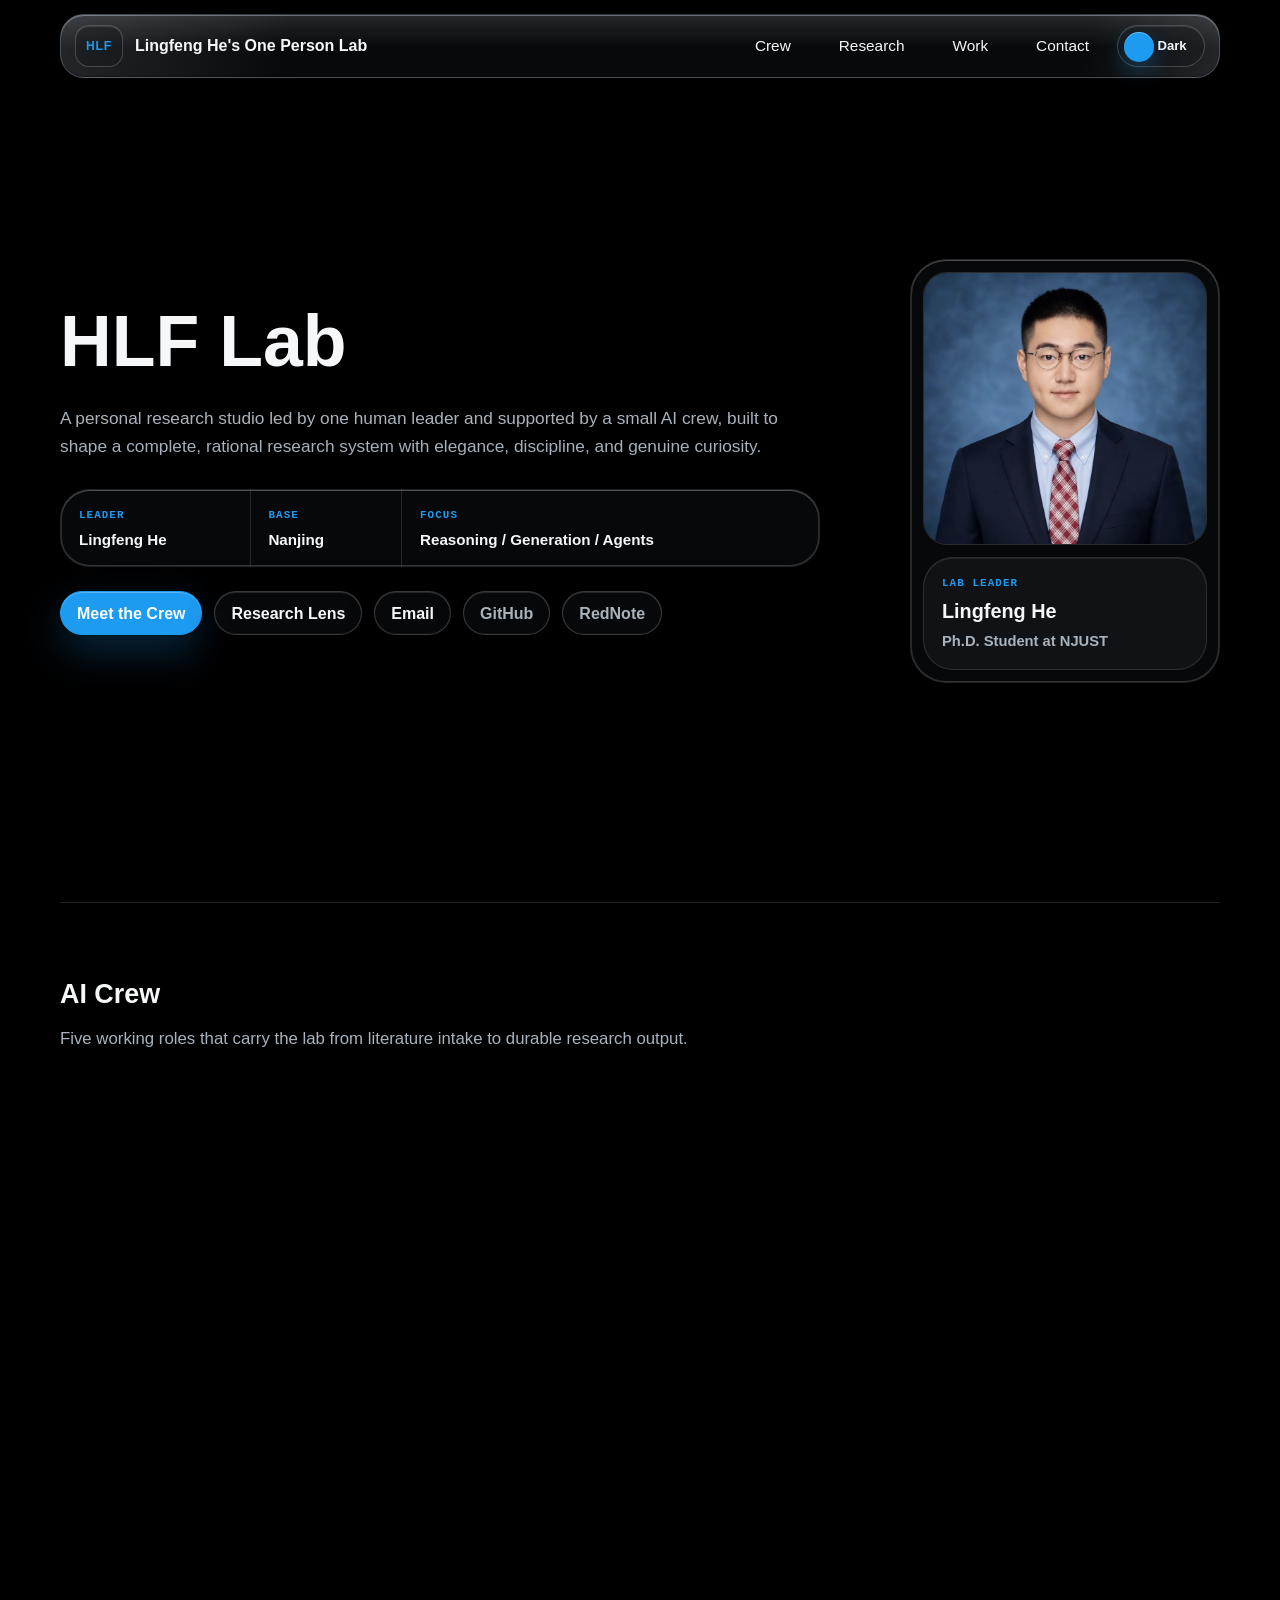
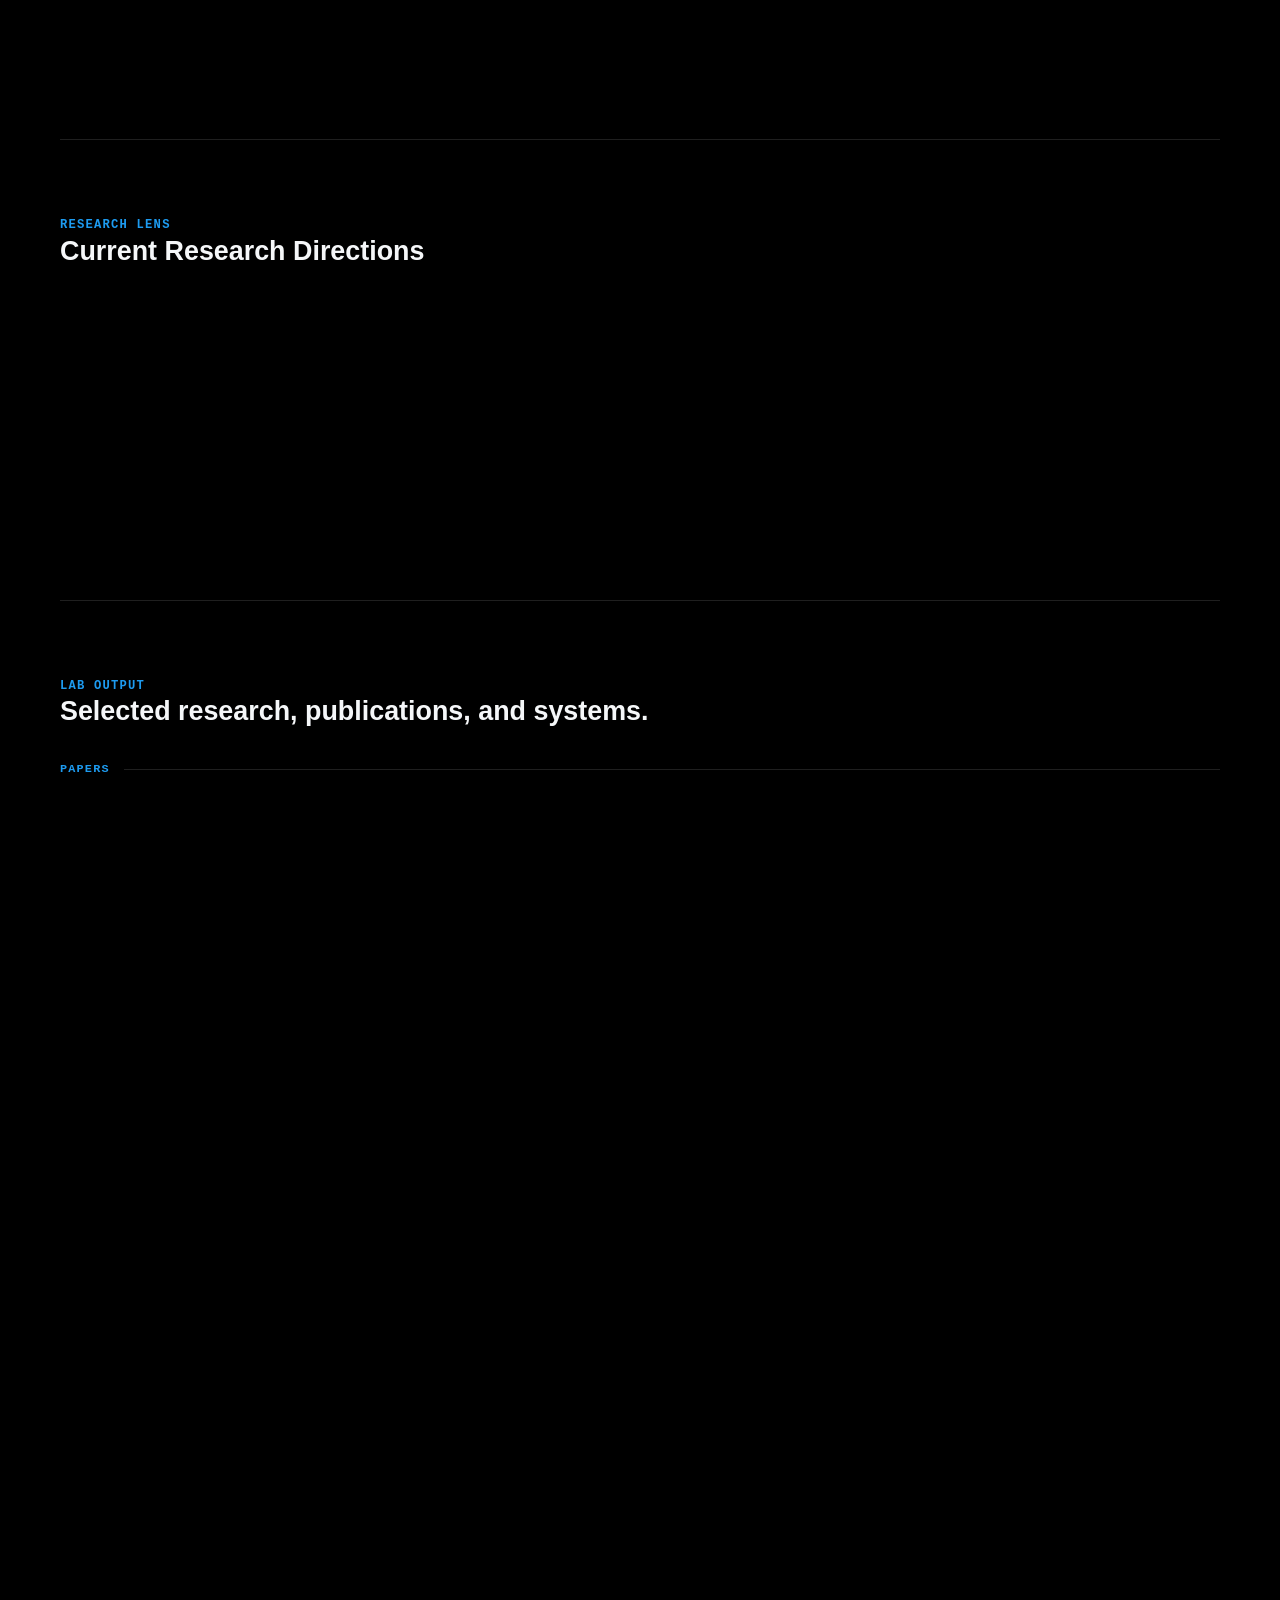
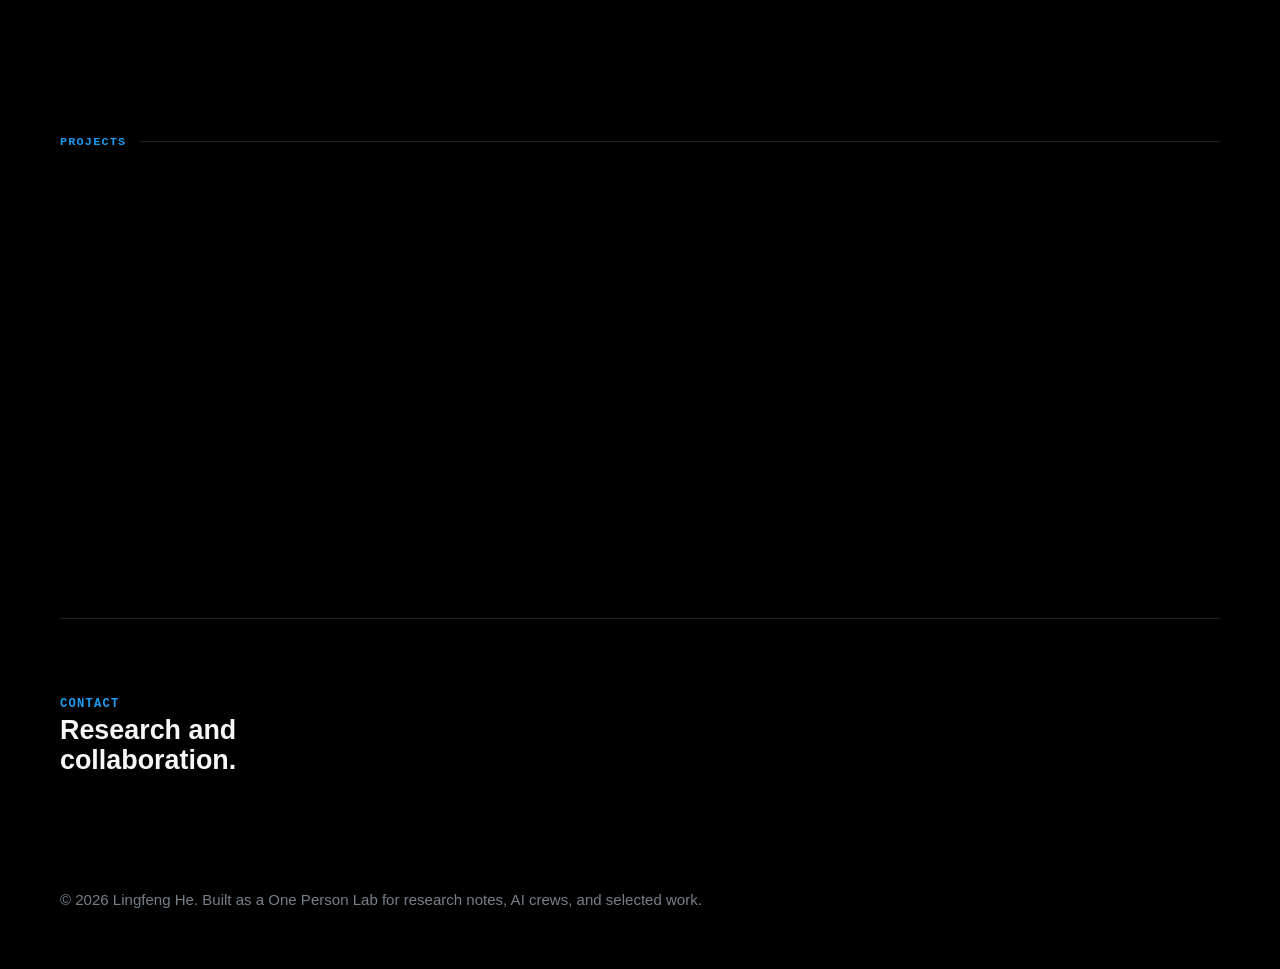
==== commit 80716268: "Add MSVI and figures to selected papers" ====
--- a/index.html
+++ b/index.html
@@ -17,7 +17,7 @@
       })();
     </script>
     <link rel="stylesheet" href="/css/fonts.css" />
-    <link rel="stylesheet" href="/css/style.css?v=20261111.2" />
+    <link rel="stylesheet" href="/css/style.css?v=20261111.3" />
     <script src="/js/theme.js?v=20260521" defer></script>
     <script src="/js/navigation.js?v=20261111.2" defer></script>
   </head>
@@ -73,7 +73,6 @@
     <main>
       <section class="hero" aria-labelledby="hero-title">
         <div class="hero-copy">
-          <p class="eyebrow">One Person Lab / AI Research Studio</p>
           <h1 id="hero-title">
             <span class="hero-name-primary">HLF Lab</span>
           </h1>
@@ -311,10 +310,57 @@
             <span>Papers</span>
           </div>
 
+          <article class="work-item">
+            <div class="work-meta">
+              <div class="work-meta-labels">
+                <span>2026</span>
+                <span>Preprint</span>
+              </div>
+              <div class="work-figure">
+                <img
+                  src="/assets/papers/msvi.webp"
+                  alt="MSVI pipeline showing structured edit planning, adaptive grounding, and flow-matching generation"
+                  width="700"
+                  height="762"
+                  loading="lazy"
+                  decoding="async"
+                />
+              </div>
+            </div>
+            <div class="work-content">
+              <h3>
+                Learning Minimal Sufficient Visual Intervention for
+                Instruction-Based Image Editing
+              </h3>
+              <p class="authors">First author</p>
+              <p>
+                MSVI learns the visual changes needed to follow an editing
+                instruction while preserving unrelated content. A multimodal
+                planner predicts a structured edit specification, which a
+                compiler grounds with SAM 3 when needed and converts into
+                conditions for a flow-matching editor. The MSVI-13K dataset
+                provides structured annotations for training both the planner
+                and the editor.
+              </p>
+            </div>
+          </article>
+
           <article class="work-item highlight">
             <div class="work-meta">
-              <span>2026</span>
-              <span>Preprint</span>
+              <div class="work-meta-labels">
+                <span>2026</span>
+                <span>Preprint</span>
+              </div>
+              <a class="work-figure" href="/assets/papers/r-genie.webp">
+                <img
+                  src="/assets/papers/r-genie.webp"
+                  alt="R-Genie architecture for reasoning-guided image editing"
+                  width="710"
+                  height="740"
+                  loading="lazy"
+                  decoding="async"
+                />
+              </a>
             </div>
             <div class="work-content">
               <p class="publication-status">arXiv preprint</p>
@@ -334,8 +380,20 @@
 
           <article class="work-item">
             <div class="work-meta">
-              <span>2023</span>
-              <span>Past Work</span>
+              <div class="work-meta-labels">
+                <span>2023</span>
+                <span>Past Work</span>
+              </div>
+              <a class="work-figure" href="/assets/papers/roi-extraction.webp">
+                <img
+                  src="/assets/papers/roi-extraction.webp"
+                  alt="Multiscale pseudo-label generation and contrastive learning for ROI extraction"
+                  width="1092"
+                  height="510"
+                  loading="lazy"
+                  decoding="async"
+                />
+              </a>
             </div>
             <div class="work-content">
               <p class="publication-status">IGARSS 2023 · EI indexed</p>
--- a/css/style.css
+++ b/css/style.css
@@ -748,6 +748,31 @@
   color: var(--subtle);
 }
 
+.work-meta-labels {
+  display: grid;
+  align-content: start;
+  gap: inherit;
+}
+
+.work-figure {
+  display: block;
+  border-radius: 8px;
+}
+
+.work-meta > .work-figure {
+  margin-top: 10px;
+}
+
+.work-figure img {
+  width: 100%;
+  border-radius: inherit;
+}
+
+.work-figure:focus-visible {
+  outline: 2px solid var(--accent);
+  outline-offset: 3px;
+}
+
 .publication-status {
   color: var(--gold);
 }
@@ -1577,6 +1602,15 @@
     padding: 34px 0 72px;
   }
 
+  .work-meta:has(> .work-figure) {
+    grid-template-columns: minmax(0, 1fr) min(48%, 165px);
+    align-items: start;
+  }
+
+  .work-meta > .work-figure {
+    margin-top: 0;
+  }
+
   .lab-console,
   .profile-panel {
     max-width: 360px;
